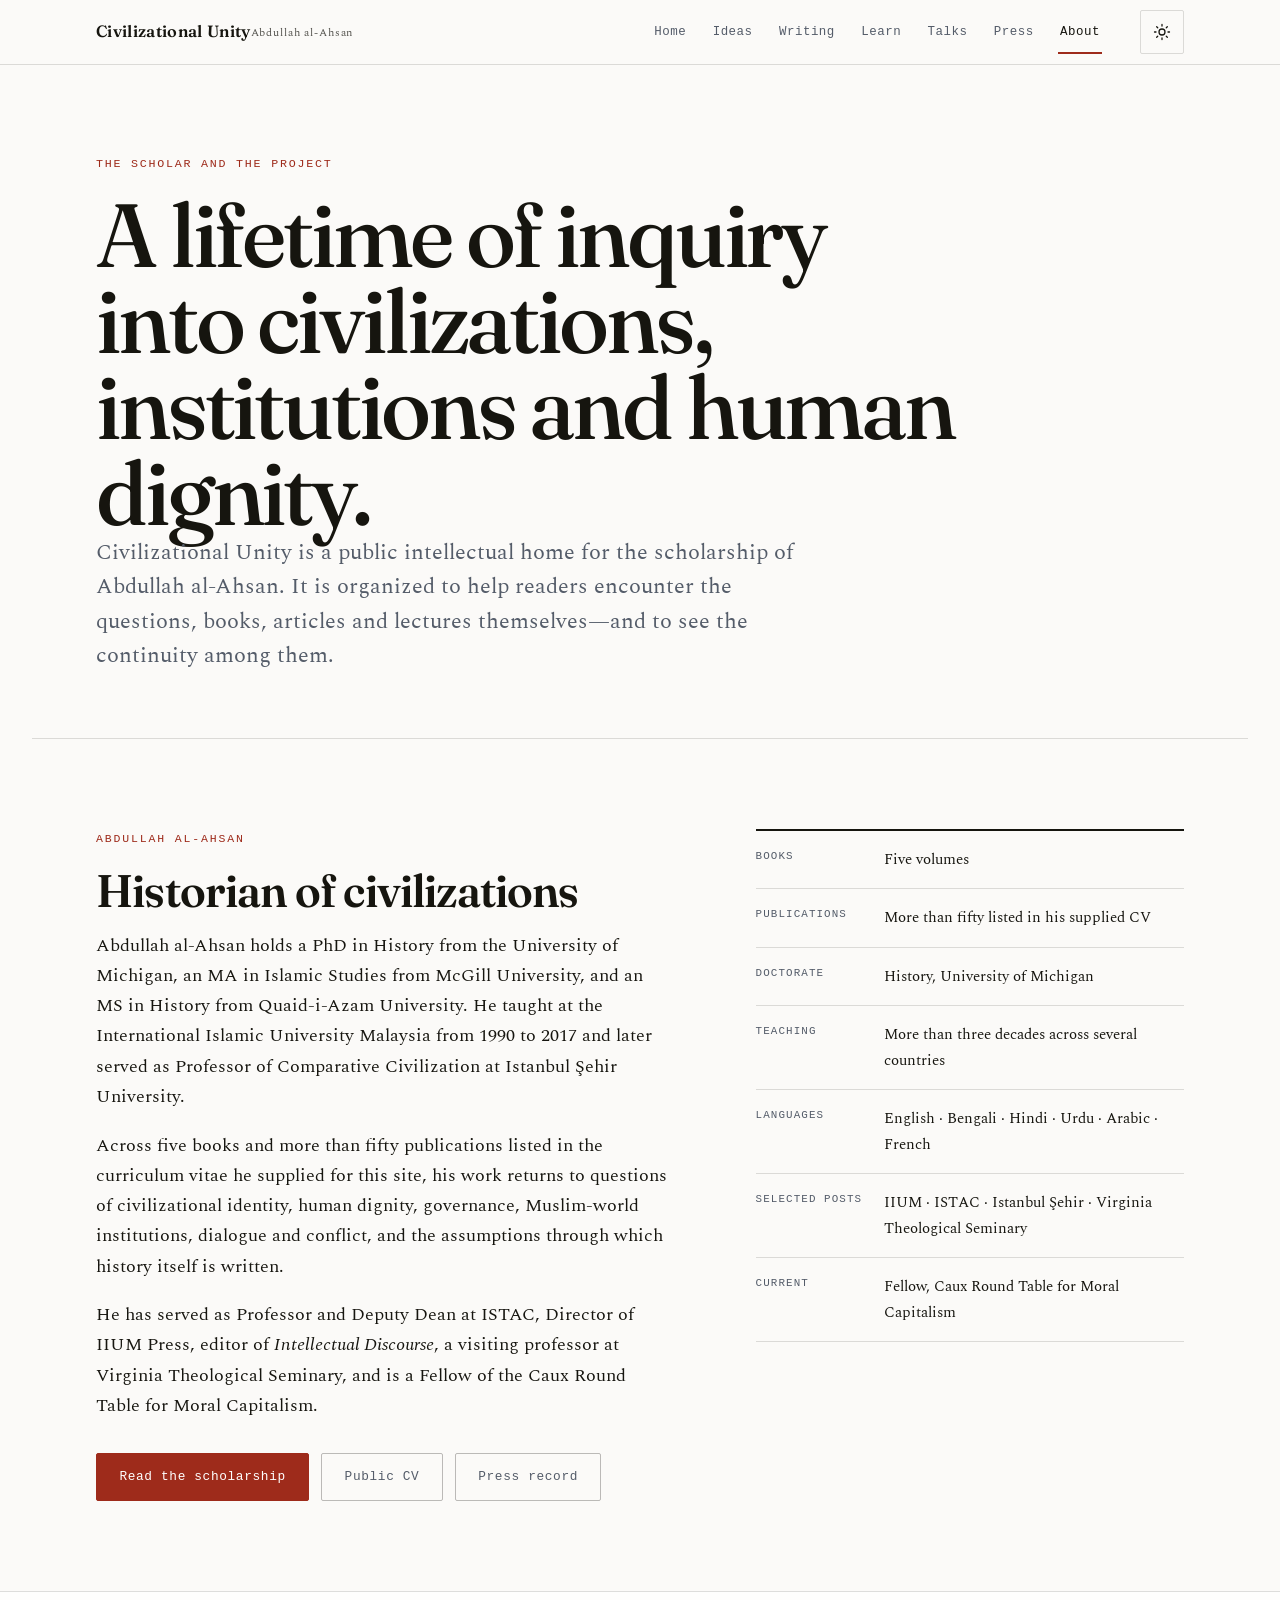
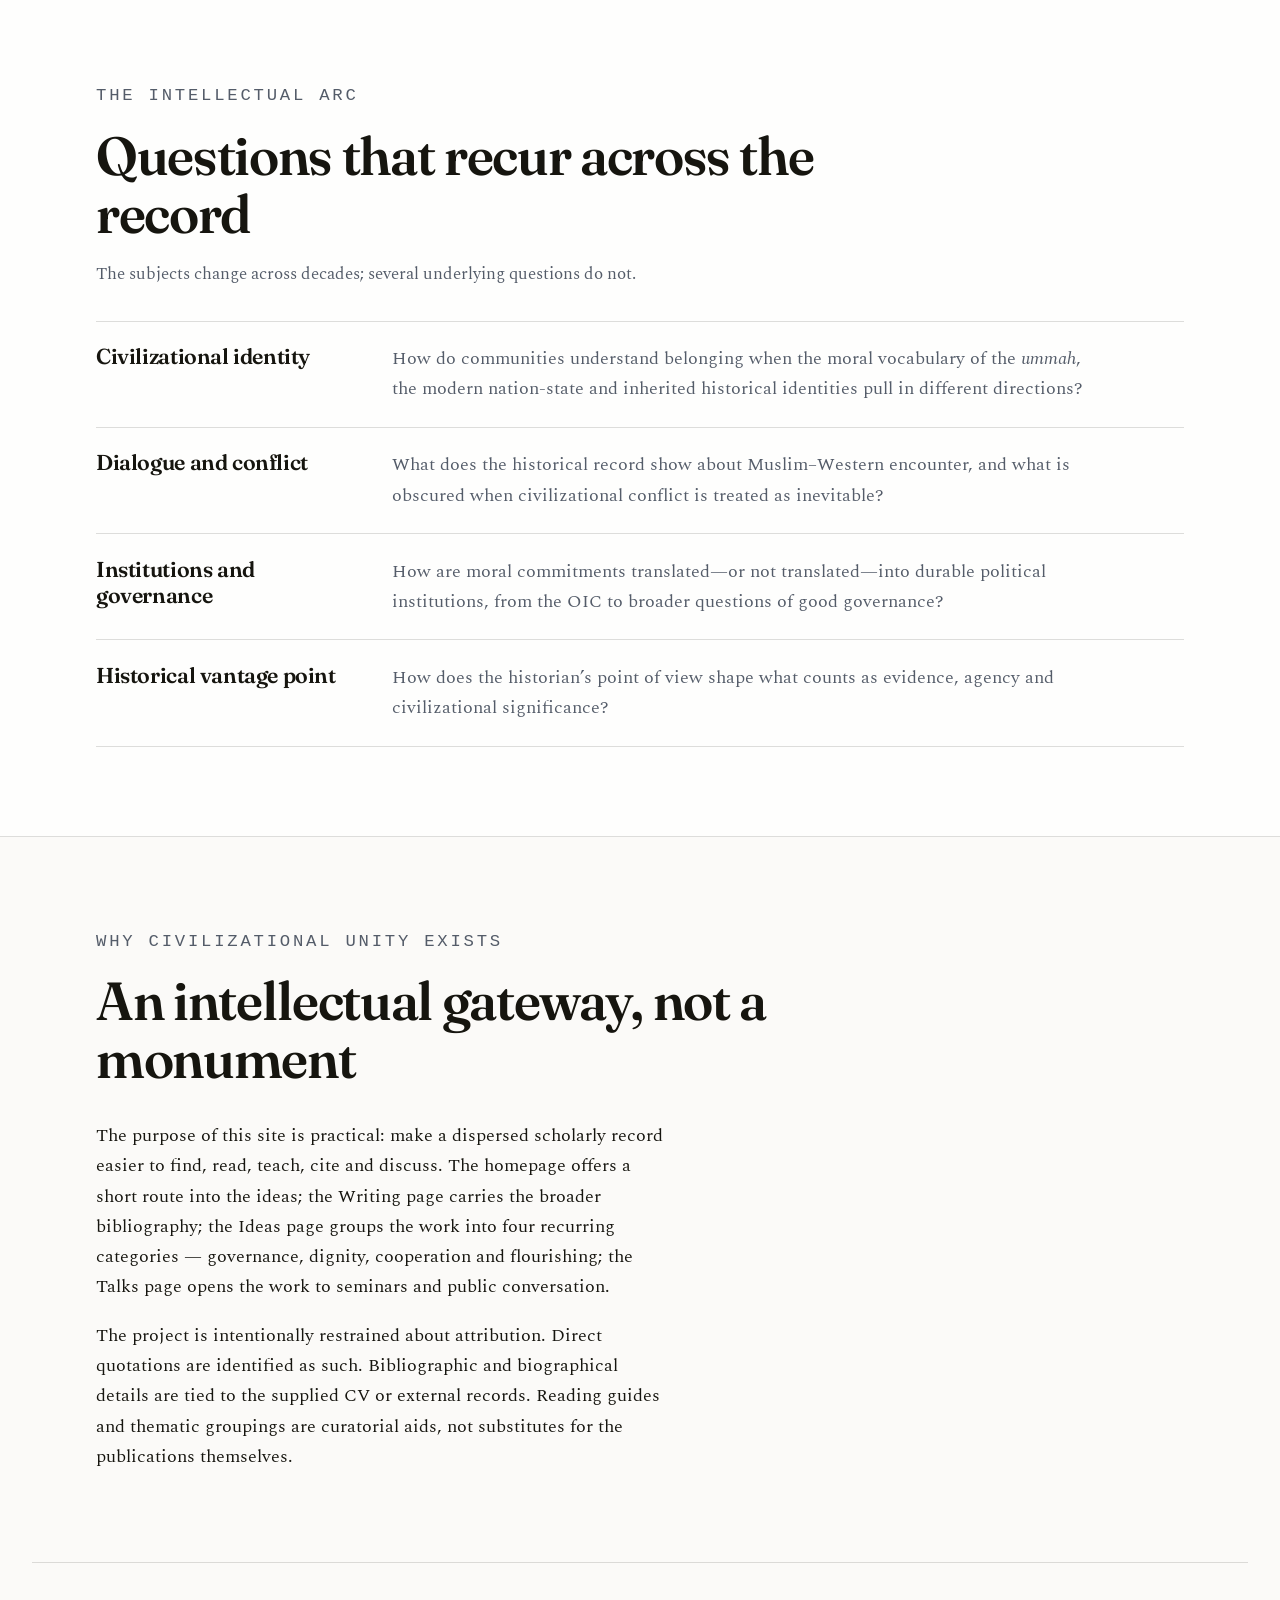
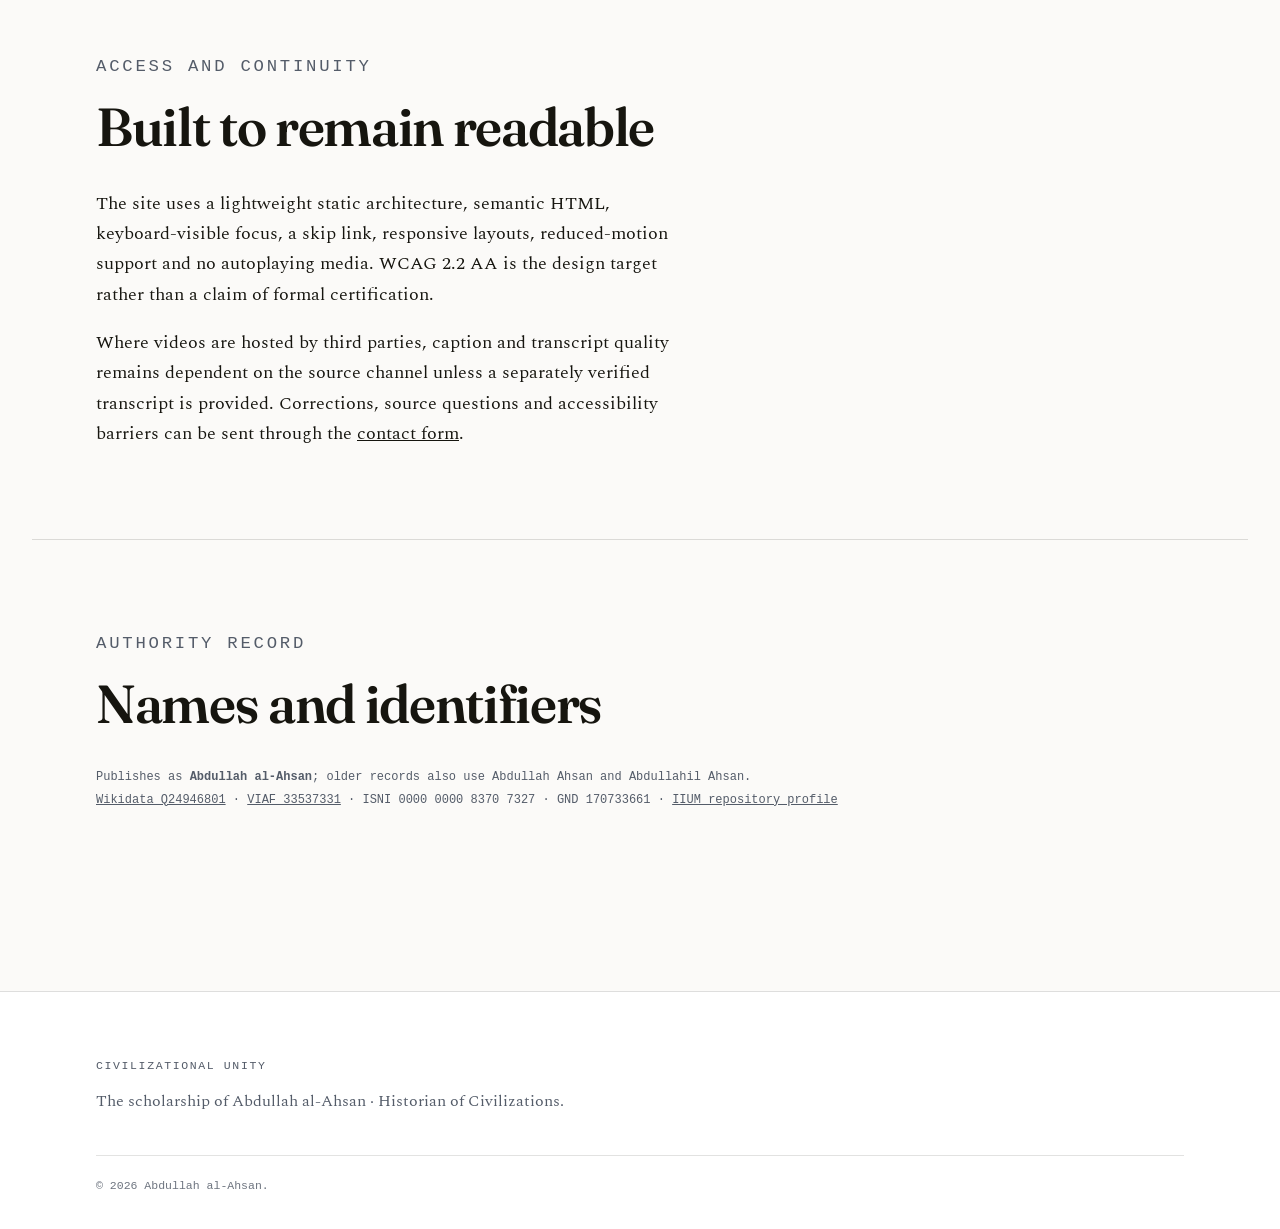
==== about.html @ 9c348f91 "Group the recurring argument into four categories and show the record Professor al-Ahsan asked that " ====
<!DOCTYPE html>
<html lang="en" data-theme="light">
<head>
<meta charset="utf-8">
<meta name="viewport" content="width=device-width, initial-scale=1">
<title>About Abdullah al-Ahsan | Civilizational Unity</title>
<meta name="description" content="About historian Abdullah al-Ahsan, the intellectual questions that connect his scholarship, and the purpose of Civilizational Unity as a public gateway to his work.">
<link rel="canonical" href="https://civilizationunity.netlify.app/about">
<meta name="robots" content="index,follow,max-image-preview:large,max-snippet:-1,max-video-preview:-1">
<meta property="og:site_name" content="Civilizational Unity">
<meta property="og:title" content="About Abdullah al-Ahsan | Civilizational Unity">
<meta property="og:description" content="The scholar, intellectual record and purpose behind Civilizational Unity.">
<meta property="og:url" content="https://civilizationunity.netlify.app/about">
<meta property="og:image" content="https://civilizationunity.netlify.app/media/og-card.png">
<meta name="twitter:card" content="summary_large_image">
<meta name="twitter:title" content="About Abdullah al-Ahsan | Civilizational Unity">
<meta name="twitter:description" content="The scholar, intellectual record and purpose behind Civilizational Unity.">
<meta name="theme-color" content="#FBFAF8" media="(prefers-color-scheme: light)">
<meta name="theme-color" content="#0B1420" media="(prefers-color-scheme: dark)">
<link rel="preconnect" href="https://fonts.googleapis.com">
<link rel="preconnect" href="https://fonts.gstatic.com" crossorigin>
<link href="https://fonts.googleapis.com/css2?family=Fraunces:opsz,wght@9..144,400;9..144,600&amp;family=Spectral:ital,wght@0,400;0,600;1,400&amp;display=swap" rel="stylesheet">
<link rel="stylesheet" href="assets/site.css">
<link rel="stylesheet" href="assets/interior.css">
<script>try{var t=localStorage.getItem("theme");if(t==="dark"||t==="light"){document.documentElement.setAttribute("data-theme",t)}else if(window.matchMedia&&matchMedia("(prefers-color-scheme: dark)").matches){document.documentElement.setAttribute("data-theme","dark")}}catch(e){}</script>
</head>
<body class="interior">
<a class="skip" href="#main">Skip to content</a>
<header class="hdr"><div class="shell hdr__in">
<a class="hdr__id" href="/">Civilizational Unity</a>
<nav class="hdr__nav" aria-label="Primary"><a href="/">Home</a><a href="/framework">Ideas</a><a href="/writing">Writing</a><a href="/explore">Learn</a><a href="/speaking">Talks</a><a href="/press">Press</a><a href="/about" aria-current="page">About</a></nav>
<div class="hdr__tools"><button class="iconbtn" id="theme" type="button" aria-label="Switch to dark theme"><svg class="icon-sun" viewBox="0 0 24 24" aria-hidden="true"><circle cx="12" cy="12" r="4"/><path d="M12 2v2M12 20v2M4.9 4.9l1.4 1.4M17.7 17.7l1.4 1.4M2 12h2M20 12h2M4.9 19.1l1.4-1.4M17.7 6.3l1.4-1.4"/></svg><svg class="icon-moon" viewBox="0 0 24 24" aria-hidden="true"><path d="M21 12.8A9 9 0 1 1 11.2 3a7 7 0 0 0 9.8 9.8z"/></svg></button></div>
</div></header>

<main id="main">
<section class="hero shell"><p class="hero-kicker">The scholar and the project</p><h1>A lifetime of inquiry into civilizations, institutions and human dignity.</h1><p class="lede">Civilizational Unity is a public intellectual home for the scholarship of Abdullah al-Ahsan. It is organized to help readers encounter the questions, books, articles and lectures themselves—and to see the continuity among them.</p></section>

<section class="band band--rule shell"><div class="intellectual-profile"><div>
<p class="eyebrow">Abdullah al-Ahsan</p><h2>Historian of civilizations</h2>
<p>Abdullah al-Ahsan holds a PhD in History from the University of Michigan, an MA in Islamic Studies from McGill University, and an MS in History from Quaid-i-Azam University. He taught at the International Islamic University Malaysia from 1990 to 2017 and later served as Professor of Comparative Civilization at Istanbul Şehir University.</p>
<p>Across five books and more than fifty publications listed in the curriculum vitae he supplied for this site, his work returns to questions of civilizational identity, human dignity, governance, Muslim-world institutions, dialogue and conflict, and the assumptions through which history itself is written.</p>
<p>He has served as Professor and Deputy Dean at ISTAC, Director of IIUM Press, editor of <em>Intellectual Discourse</em>, a visiting professor at Virginia Theological Seminary, and is a Fellow of the Caux Round Table for Moral Capitalism.</p>
<div class="read-next"><a class="btn btn--go" href="/writing">Read the scholarship</a><a class="btn btn--quiet" href="/cv">Public CV</a><a class="btn btn--quiet" href="/press">Press record</a></div>
</div><aside class="profile-record" aria-label="Selected scholarly record"><dl>
<div><dt>Books</dt><dd>Five volumes</dd></div><div><dt>Publications</dt><dd>More than fifty listed in his supplied CV</dd></div><div><dt>Doctorate</dt><dd>History, University of Michigan</dd></div><div><dt>Teaching</dt><dd>More than three decades across several countries</dd></div><div><dt>Languages</dt><dd>English · Bengali · Hindi · Urdu · Arabic · French</dd></div><div><dt>Selected posts</dt><dd>IIUM · ISTAC · Istanbul Şehir · Virginia Theological Seminary</dd></div><div><dt>Current</dt><dd>Fellow, Caux Round Table for Moral Capitalism</dd></div>
</dl></aside></div></section>

<section class="band band--tint"><div class="shell"><div class="section-lead"><p class="eyebrow">The intellectual arc</p><h2>Questions that recur across the record</h2><p>The subjects change across decades; several underlying questions do not.</p></div><div class="inquiry-list">
<article><h3>Civilizational identity</h3><p>How do communities understand belonging when the moral vocabulary of the <em>ummah</em>, the modern nation-state and inherited historical identities pull in different directions?</p></article>
<article><h3>Dialogue and conflict</h3><p>What does the historical record show about Muslim–Western encounter, and what is obscured when civilizational conflict is treated as inevitable?</p></article>
<article><h3>Institutions and governance</h3><p>How are moral commitments translated—or not translated—into durable political institutions, from the OIC to broader questions of good governance?</p></article>
<article><h3>Historical vantage point</h3><p>How does the historian’s point of view shape what counts as evidence, agency and civilizational significance?</p></article>
</div></div></section>

<section class="band shell"><div class="section-lead"><p class="eyebrow">Why Civilizational Unity exists</p><h2>An intellectual gateway, not a monument</h2></div><p>The purpose of this site is practical: make a dispersed scholarly record easier to find, read, teach, cite and discuss. The homepage offers a short route into the ideas; the Writing page carries the broader bibliography; the Ideas page groups the work into four recurring categories — governance, dignity, cooperation and flourishing; the Talks page opens the work to seminars and public conversation.</p><p>The project is intentionally restrained about attribution. Direct quotations are identified as such. Bibliographic and biographical details are tied to the supplied CV or external records. Reading guides and thematic groupings are curatorial aids, not substitutes for the publications themselves.</p></section>

<section class="band band--rule shell"><div class="section-lead"><p class="eyebrow">Access and continuity</p><h2>Built to remain readable</h2></div><p>The site uses a lightweight static architecture, semantic HTML, keyboard-visible focus, a skip link, responsive layouts, reduced-motion support and no autoplaying media. WCAG 2.2 AA is the design target rather than a claim of formal certification.</p><p>Where videos are hosted by third parties, caption and transcript quality remains dependent on the source channel unless a separately verified transcript is provided. Corrections, source questions and accessibility barriers can be sent through the <a href="/speaking#invite">contact form</a>.</p></section>

<section class="band band--rule shell"><div class="section-lead"><p class="eyebrow">Authority record</p><h2>Names and identifiers</h2></div><p class="foot__ids">Publishes as <strong>Abdullah al-Ahsan</strong>; older records also use Abdullah Ahsan and Abdullahil Ahsan.<br><a href="https://www.wikidata.org/wiki/Q24946801">Wikidata Q24946801</a> · <a href="https://viaf.org/viaf/33537331">VIAF 33537331</a> · ISNI 0000 0000 8370 7327 · GND 170733661 · <a href="https://irep.iium.edu.my/profile/853">IIUM repository profile</a></p></section>
</main>
<footer class="foot"><div class="shell"><p class="foot__h">Civilizational Unity</p><p class="lede" style="font-size:1rem">The scholarship of Abdullah al-Ahsan · Historian of Civilizations.</p><p class="foot__note">&copy; 2026 Abdullah al-Ahsan.</p></div></footer>
<script src="assets/site.js"></script>
</body>
</html>
---- assets/site.css ----
/* ============================================================
   Abdullah al-Ahsan / design system
   Palette is drawn from the material record of cross-civilizational
   exchange: ultramarine ground from Badakhshan lapis, traded into
   both Latin and Islamic manuscript workshops, and rubrication red,
   the shared heading-ink practice of Latin, Arabic and Hebrew scribes.
   Two loaded families only. Utility type uses the system mono stack.
   Light is the default surface. Reading research favors positive
   contrast polarity, and the primary readership is 60+.
   ============================================================ */

:root{
  --paper:#FBFAF8;
  --raise:#FFFFFF;
  --ink:#16150F;
  --slate:#545C69;
  --lapis:#1B3E70;
  --lapis-soft:rgba(27,62,112,.08);
  --rubric:#9E2B1B;
  --rubric-soft:rgba(158,43,27,.09);
  --rule:rgba(22,21,15,.14);
  --rule-hard:rgba(22,21,15,.28);
  --shadow:0 1px 2px rgba(22,21,15,.05),0 8px 24px rgba(22,21,15,.05);

  --display:"Fraunces",Georgia,"Times New Roman",serif;
  --body:"Spectral",Georgia,"Times New Roman",serif;
  --mono:ui-monospace,SFMono-Regular,"SF Mono",Menlo,Consolas,monospace;

  --shell:76rem;
  --measure:36rem;
  --pad:clamp(1.25rem,5vw,4.5rem);
  --gap:clamp(2.75rem,7vw,6rem);
  --hdr:4rem;
}

[data-theme="dark"]{
  --paper:#0B1420;
  --raise:#111E2E;
  --ink:#E8EBEF;
  --slate:#9CA7B5;
  --lapis:#8FB4E8;
  --lapis-soft:rgba(143,180,232,.12);
  --rubric:#E9634C;
  --rubric-soft:rgba(233,99,76,.14);
  --rule:rgba(232,235,239,.16);
  --rule-hard:rgba(232,235,239,.32);
  --shadow:0 1px 2px rgba(0,0,0,.4),0 8px 24px rgba(0,0,0,.32);
}

*,*::before,*::after{box-sizing:border-box}
html{-webkit-text-size-adjust:100%;scroll-behavior:smooth}
body{
  margin:0;background:var(--paper);color:var(--ink);
  font-family:var(--body);font-size:1.125rem;line-height:1.68;
  font-weight:400;-webkit-font-smoothing:antialiased;
  text-rendering:optimizeLegibility;
}
img{max-width:100%;display:block;height:auto}
a{color:inherit}
[id]{scroll-margin-top:calc(var(--hdr) + 1.5rem)}

:focus-visible{outline:3px solid var(--rubric);outline-offset:3px;border-radius:2px}
::selection{background:var(--lapis);color:var(--paper)}

.skip{
  position:absolute;left:-9999px;top:0;z-index:99;background:var(--ink);color:var(--paper);
  padding:.9rem 1.25rem;font-family:var(--mono);font-size:.8rem;text-decoration:none
}
.skip:focus{left:0}

.shell{max-width:var(--shell);margin-inline:auto;padding-inline:var(--pad)}
.col{max-width:var(--measure)}
.wide{max-width:52rem}

/* ---------- TYPE ---------- */
h1,h2,h3,h4{
  font-family:var(--display);font-weight:600;line-height:1.08;margin:0;
  letter-spacing:-.018em;font-variation-settings:"opsz" 60;
}
h2{font-size:clamp(1.85rem,4vw,2.85rem);margin-bottom:1rem}
h3{font-size:clamp(1.2rem,2vw,1.4rem);line-height:1.24;font-variation-settings:"opsz" 30}
h4{font-size:1.05rem;font-variation-settings:"opsz" 20}
p{margin:0 0 1.15rem;max-width:var(--measure)}
p:last-child{margin-bottom:0}
.lede{font-size:1.2rem;color:var(--slate);line-height:1.6}
strong{font-weight:600}

.eyebrow{
  font-family:var(--mono);font-size:.72rem;font-weight:500;letter-spacing:.16em;
  text-transform:uppercase;color:var(--rubric);margin:0 0 1.1rem;max-width:none
}
.eyebrow--quiet{color:var(--slate)}

.band{padding-block:var(--gap)}
.band--rule{border-top:1px solid var(--rule)}
.band--tint{background:var(--raise);border-block:1px solid var(--rule)}

/* ---------- HEADER ---------- */
.hdr{
  position:sticky;top:0;z-index:50;background:color-mix(in srgb,var(--paper) 92%,transparent);
  backdrop-filter:saturate(180%) blur(10px);border-bottom:1px solid var(--rule)
}
.hdr__in{display:flex;flex-wrap:wrap;align-items:center;gap:1rem;min-height:var(--hdr)}
.hdr__id{
  font-family:var(--display);font-size:1.02rem;font-weight:600;text-decoration:none;
  white-space:nowrap;font-variation-settings:"opsz" 14;letter-spacing:-.01em;
  display:flex;align-items:center;min-height:44px
}
/* Navigation stays visible at every width. On narrow screens it wraps to its
   own row rather than collapsing into a menu the reader has to discover. */
.hdr__nav{
  display:flex;gap:1.35rem;align-items:center;order:3;width:100%;
  border-top:1px solid var(--rule);margin-top:-.25rem;overflow-x:auto;
  scrollbar-width:none
}
.hdr__nav::-webkit-scrollbar{display:none}
.hdr__nav a{
  font-family:var(--mono);font-size:.78rem;letter-spacing:.04em;text-decoration:none;
  color:var(--slate);display:flex;align-items:center;min-height:44px;padding-inline:.15rem;
  white-space:nowrap
}
.hdr__nav a:hover,.hdr__nav a[aria-current="page"]{color:var(--ink)}
.hdr__nav a[aria-current="page"]{box-shadow:inset 0 -2px 0 var(--rubric)}
.hdr__tools{display:flex;align-items:center;gap:.5rem;margin-left:auto}
@media(min-width:64rem){
  .hdr__nav{order:0;width:auto;border-top:0;margin-top:0;margin-left:auto;overflow:visible}
  .hdr__tools{margin-left:1.35rem}
}

.iconbtn{
  width:44px;height:44px;display:grid;place-items:center;background:none;
  border:1px solid var(--rule);color:var(--ink);cursor:pointer;border-radius:2px
}
.iconbtn:hover{border-color:var(--rule-hard);background:var(--lapis-soft)}
.iconbtn svg{width:18px;height:18px;fill:none;stroke:currentColor;stroke-width:1.7;
  stroke-linecap:round;stroke-linejoin:round}
[data-theme="dark"] .icon-sun{display:none}
.icon-moon{display:none}
[data-theme="dark"] .icon-moon{display:block}

/* ---------- BUTTONS ---------- */
.btn{
  font-family:var(--mono);font-size:.8rem;letter-spacing:.05em;text-decoration:none;
  display:inline-flex;align-items:center;justify-content:center;min-height:48px;
  padding:.75rem 1.4rem;border:1px solid var(--ink);background:none;color:var(--ink);
  cursor:pointer;border-radius:2px;transition:background .18s,color .18s,border-color .18s
}
.btn:hover{background:var(--ink);color:var(--paper)}
.btn--go{background:var(--rubric);border-color:var(--rubric);color:#fff;font-weight:500}
.btn--go:hover{background:var(--ink);border-color:var(--ink);color:var(--paper)}
.btn--quiet{border-color:var(--rule-hard);color:var(--slate)}
.btn--quiet:hover{background:var(--lapis-soft);color:var(--ink);border-color:var(--lapis)}
.btnrow{display:flex;flex-wrap:wrap;gap:.75rem;margin-top:2rem}

/* ---------- HERO ---------- */
.hero{padding-block:clamp(3rem,7vw,5.5rem) clamp(2.5rem,5vw,4rem)}
.hero__name{
  font-family:var(--display);font-weight:400;font-size:clamp(2.9rem,10.5vw,7rem);
  line-height:.92;letter-spacing:-.035em;font-variation-settings:"opsz" 144;
  margin:0 0 1.5rem;max-width:none
}
.hero__name em{font-style:normal;color:var(--lapis)}
.hero__claim{
  font-family:var(--display);font-weight:400;font-size:clamp(1.35rem,2.9vw,2rem);
  line-height:1.28;letter-spacing:-.012em;font-variation-settings:"opsz" 72;
  max-width:42rem;margin:0 0 1.5rem
}
.hero__claim b{font-weight:600;box-shadow:inset 0 -.42em 0 var(--rubric-soft)}
.hero__sub{font-family:var(--mono);font-size:.84rem;line-height:1.85;color:var(--slate);max-width:38rem}

/* ---------- RECORD STRIP ---------- */
.record{border-block:1px solid var(--rule);background:var(--lapis-soft);padding-block:1.15rem}
.record p{font-family:var(--mono);font-size:.76rem;line-height:1.95;margin:0;max-width:none;color:var(--slate)}
.record b{font-weight:500;color:var(--ink)}
.record .sep{color:var(--rule-hard);padding-inline:.5rem}

/* ---------- ARCHIVE SEARCH ---------- */
.topic-search{display:grid;gap:.75rem;align-items:end;margin:1.25rem 0 1rem;padding:1.1rem 0;border-block:1px solid var(--rule)}
.topic-search label{display:grid;gap:.45rem;font-family:var(--mono);font-size:.7rem;letter-spacing:.08em;text-transform:uppercase;color:var(--slate)}
.topic-search input{width:100%;min-height:48px;border:1px solid var(--rule-hard);background:var(--paper);color:var(--ink);padding:.75rem .9rem;font-family:var(--body);font-size:1rem;line-height:1.3;border-radius:0}
.topic-search input:focus-visible{outline:2px solid var(--rubric);outline-offset:2px}
.topic-search input::placeholder{color:var(--slate);opacity:.78}
.topic-search__clear{width:max-content}
.topic-search__empty{margin:.75rem 0 0}
@media(min-width:48rem){.topic-search{grid-template-columns:minmax(0,1fr) auto}}

/* ---------- CATEGORIES (signature element) ----------
   Four categories of the published record, not a sequence: no arrows, no
   ordinals, no implied causation. Each panel carries its own citations. */
.categories{display:grid;gap:1px;background:var(--rule);border:1px solid var(--rule);grid-template-columns:1fr}
@media(min-width:44rem){.categories{grid-template-columns:repeat(2,1fr)}}
@media(min-width:72rem){.categories{grid-template-columns:repeat(4,1fr)}.category__q{min-height:4.8em}}
.category{background:var(--paper);padding:1.6rem 1.35rem 1.75rem;display:flex;flex-direction:column}
.category h3{
  font-family:var(--display);font-size:clamp(1.5rem,2.6vw,1.95rem);font-weight:600;line-height:1.04;
  letter-spacing:-.02em;font-variation-settings:"opsz" 48;margin:0 0 .7rem;color:var(--lapis)
}
.category__q{font-size:.98rem;line-height:1.55;color:var(--ink);margin:0 0 1.4rem;max-width:none}
.category__works{list-style:none;margin:1.45rem 0 0;padding:1.15rem 0 0;border-top:1px solid var(--rule);display:grid;gap:.95rem}
.category__works li{display:grid;gap:.2rem}
.category__works cite{font-style:italic;font-size:.92rem;line-height:1.35;color:var(--ink)}
.category__works cite a{color:inherit;text-decoration-color:var(--rule-hard);text-underline-offset:.2rem}
.category__works cite a:hover{color:var(--lapis);text-decoration-color:currentColor}
.category__works span{font-family:var(--mono);font-size:.7rem;line-height:1.5;color:var(--slate)}
.category__works em{font-style:italic}

/* ---------- VIDEO ---------- */
.vid{
  position:relative;aspect-ratio:16/9;background:#000 center/cover no-repeat;
  border:1px solid var(--rule);cursor:pointer;width:100%;padding:0;display:block;
  overflow:hidden;color:#fff;text-align:left;border-radius:2px
}
.vid::after{content:"";position:absolute;inset:0;background:linear-gradient(transparent 40%,rgba(6,10,16,.9))}
.vid__play{
  position:absolute;inset:0;margin:auto;width:4.5rem;height:3.2rem;border-radius:.5rem;
  background:rgba(158,43,27,.94);z-index:2;display:grid;place-items:center;
  transition:transform .22s,background .22s
}
.vid:hover .vid__play{transform:scale(1.09);background:#9E2B1B}
.vid__play svg{width:1.5rem;height:1.5rem;fill:#fff}
.vid__cap{position:absolute;left:0;right:0;bottom:0;padding:1.15rem;z-index:2}
.vid__cap strong{
  font-family:var(--display);font-size:clamp(1rem,1.9vw,1.3rem);font-weight:600;
  display:block;line-height:1.24;font-variation-settings:"opsz" 30
}
.vid__cap span{font-family:var(--mono);font-size:.7rem;color:rgba(255,255,255,.76);display:block;margin-top:.4rem}
.vid iframe{position:absolute;inset:0;width:100%;height:100%;border:0;z-index:3}
.vidgrid{display:grid;gap:1.25rem;grid-template-columns:1fr;margin-top:1.25rem}
@media(min-width:56rem){.vidgrid{grid-template-columns:1fr 1fr}}

/* ---------- ROWS ---------- */
.rows{display:grid;border-top:1px solid var(--rule);margin-top:1.75rem}
.row{
  display:grid;gap:.35rem 2rem;grid-template-columns:1fr;padding-block:1.4rem;
  border-bottom:1px solid var(--rule);text-decoration:none;min-height:44px
}
a.row{transition:background .18s,padding-left .2s}
a.row:hover{background:var(--lapis-soft);padding-left:.7rem}
@media(min-width:52rem){.row--door{grid-template-columns:10rem 1fr auto;align-items:baseline}}
.door__who{font-family:var(--mono);font-size:.74rem;letter-spacing:.1em;text-transform:uppercase;color:var(--rubric)}
.door__what{font-size:1.06rem;line-height:1.45;margin:0;max-width:none}
.door__go{font-family:var(--mono);font-size:.74rem;color:var(--slate);white-space:nowrap}
.row--theme{grid-template-columns:1fr auto;align-items:baseline}
.theme__name{
  font-family:var(--display);font-size:1.24rem;font-weight:600;line-height:1.22;
  font-variation-settings:"opsz" 30
}
.theme__n{font-family:var(--mono);font-size:.73rem;color:var(--slate);white-space:nowrap}
.theme__note{grid-column:1/-1;font-size:.98rem;color:var(--slate);max-width:48rem;margin:.3rem 0 0;line-height:1.5}

/* ---------- WRITING ---------- */
.filters{display:flex;flex-wrap:wrap;gap:.5rem;margin:1.75rem 0 .5rem;align-items:center}
.filters__lbl{font-family:var(--mono);font-size:.72rem;letter-spacing:.1em;text-transform:uppercase;color:var(--slate);margin-right:.35rem}
.chip{
  font-family:var(--mono);font-size:.74rem;letter-spacing:.03em;background:none;
  border:1px solid var(--rule-hard);color:var(--slate);padding:.5rem .85rem;cursor:pointer;
  min-height:44px;display:inline-flex;align-items:center;border-radius:2px
}
.chip:hover{border-color:var(--lapis);color:var(--ink)}
.chip[aria-pressed="true"]{background:var(--ink);border-color:var(--ink);color:var(--paper)}
.count{font-family:var(--mono);font-size:.76rem;color:var(--slate);margin:.9rem 0 0}
.piece{
  display:grid;gap:.45rem 2rem;grid-template-columns:1fr;padding-block:1.45rem;
  border-bottom:1px solid var(--rule)
}
/* [hidden] must beat the display:grid above, or filtering silently fails */
[hidden]{display:none!important}
@media(min-width:52rem){.piece{grid-template-columns:9.5rem 1fr}}
.piece__meta{display:flex;flex-direction:column;gap:.4rem}
.tag{
  font-family:var(--mono);font-size:.64rem;letter-spacing:.1em;text-transform:uppercase;
  padding:.26rem .5rem;align-self:start;border:1px solid currentColor;line-height:1.4;border-radius:2px
}
.tag--peer{color:var(--lapis)}
.tag--chapter{color:var(--lapis)}
.tag--book{color:var(--lapis)}
.tag--essay{color:var(--rubric)}
.tag--audio{color:var(--slate)}
.piece__yr{font-family:var(--mono);font-size:.72rem;color:var(--slate)}
.piece__t{
  font-family:var(--display);font-size:1.18rem;font-weight:600;line-height:1.3;margin:0 0 .35rem;
  font-variation-settings:"opsz" 24;max-width:46rem
}
.piece__t a{text-decoration-color:var(--rule-hard);text-underline-offset:4px}
.piece__t a:hover{text-decoration-color:var(--rubric)}
.piece__src{font-family:var(--mono);font-size:.75rem;color:var(--slate);margin:0;max-width:none;line-height:1.6}
.linkset{display:flex;flex-wrap:wrap;gap:.55rem;margin-top:1.75rem}
.linkset a{
  font-family:var(--mono);font-size:.74rem;text-decoration:none;border:1px solid var(--rule-hard);
  padding:.6rem .9rem;min-height:44px;display:inline-flex;align-items:center;border-radius:2px;color:var(--slate)
}
.linkset a:hover{border-color:var(--lapis);background:var(--lapis-soft);color:var(--ink)}

/* ---------- CARDS ---------- */
.cards{display:grid;gap:1.15rem;margin-top:1.75rem;grid-template-columns:1fr}
@media(min-width:46rem){.cards{grid-template-columns:repeat(2,1fr)}}
@media(min-width:70rem){.cards--3{grid-template-columns:repeat(3,1fr)}}
.card{
  border:1px solid var(--rule);border-top:3px solid var(--lapis);padding:1.35rem;
  background:var(--raise);display:flex;flex-direction:column;gap:.55rem;border-radius:2px
}
.card--mark{border-top-color:var(--rubric)}
.card__t{font-family:var(--display);font-size:1.1rem;font-weight:600;line-height:1.28;font-variation-settings:"opsz" 24;margin:0;max-width:none}
.card__m{font-family:var(--mono);font-size:.73rem;color:var(--slate);margin:0;line-height:1.65;max-width:none}
.card__lib{
  font-family:var(--mono);font-size:.7rem;letter-spacing:.03em;color:var(--lapis);
  text-decoration:none;border-bottom:1px solid currentColor;align-self:start;padding-bottom:1px
}
.card__lib:hover{color:var(--rubric)}
.card__q{
  font-family:var(--body);font-size:1.02rem;line-height:1.5;color:var(--ink);
  margin:0;max-width:none;text-wrap:pretty
}
.eyebrow--h{font-size:.72rem;font-weight:500;margin:0 0 0;line-height:1.6;max-width:none}
.undernote{
  font-family:var(--mono);font-size:.75rem;line-height:1.8;color:var(--slate);
  margin-top:1.6rem;max-width:52rem
}
.undernote a{color:var(--lapis)}
.card__foot{font-family:var(--mono);font-size:.7rem;letter-spacing:.04em;color:var(--rubric);margin:auto 0 0;padding-top:.5rem;max-width:none}

/* ---------- PULL QUOTE ---------- */
.pull{border-left:3px solid var(--rubric);padding-left:1.5rem;margin:0}
.pull p{
  font-family:var(--display);font-size:clamp(1.2rem,2.3vw,1.55rem);line-height:1.34;
  font-weight:400;font-variation-settings:"opsz" 60;margin:0 0 .9rem;max-width:none
}
.pull footer{font-family:var(--mono);font-size:.75rem;line-height:1.75;color:var(--slate)}
.pull footer a{color:var(--lapis)}
.split{display:grid;gap:2.25rem;grid-template-columns:1fr;align-items:start}
@media(min-width:60rem){.split{grid-template-columns:1.05fr 1fr;gap:3.5rem}}
.plus{list-style:none;margin:0;padding:0;display:grid;gap:.85rem}
.plus li{font-family:var(--mono);font-size:.8rem;line-height:1.65;padding-left:1.3rem;position:relative;color:var(--slate)}
.plus li::before{content:"+";position:absolute;left:0;color:var(--rubric)}
.plus a{color:var(--ink)}

/* ---------- TOPICS ---------- */
.topics{list-style:none;margin:1.25rem 0 0;padding:0;display:grid;gap:1.35rem}
.topics h3{margin-bottom:.35rem}
.topics p{font-size:.98rem;color:var(--slate);margin:0;line-height:1.5}
.venues{list-style:none;margin:1rem 0 0;padding:0;display:grid;gap:.6rem}
.venues li{font-family:var(--mono);font-size:.79rem;color:var(--slate);line-height:1.6;padding-left:1.2rem;position:relative}
.venues li::before{content:"\2022";position:absolute;left:.2rem;color:var(--lapis)}

/* ---------- FORM ---------- */
.form{border:1px solid var(--rule);background:var(--raise);padding:1.6rem;border-radius:2px}
.form label{
  display:block;font-family:var(--mono);font-size:.72rem;letter-spacing:.07em;
  text-transform:uppercase;color:var(--slate);margin-bottom:.35rem
}
.form .opt{text-transform:none;letter-spacing:0;font-size:.72rem;color:var(--slate)}
.form input,.form select,.form textarea{
  width:100%;background:var(--paper);border:1px solid var(--rule-hard);color:var(--ink);
  font-family:var(--body);font-size:1rem;padding:.72rem .8rem;margin-bottom:1.05rem;
  border-radius:2px;min-height:48px
}
.form textarea{min-height:7rem;resize:vertical;line-height:1.5}
.form input:focus,.form select:focus,.form textarea:focus{border-color:var(--rubric);outline-offset:1px}
.hide{position:absolute!important;left:-9999px}
.direct{font-family:var(--mono);font-size:.82rem;line-height:1.9;color:var(--slate);margin-top:1.25rem}
.direct a{color:var(--lapis)}

/* ---------- PRESS ---------- */
.bio{border:1px solid var(--rule);padding:1.35rem;background:var(--raise);display:flex;flex-direction:column;border-radius:2px}
.bio h3{
  font-family:var(--mono);font-size:.72rem;letter-spacing:.12em;text-transform:uppercase;
  color:var(--rubric);font-weight:500;margin-bottom:.85rem
}
.bio p{font-size:.97rem;line-height:1.58;max-width:none;flex:1;margin-bottom:1.1rem}
.copy{
  font-family:var(--mono);font-size:.73rem;letter-spacing:.04em;background:none;
  border:1px solid var(--rule-hard);padding:.6rem .9rem;cursor:pointer;align-self:start;
  color:var(--ink);min-height:44px;display:inline-flex;align-items:center;border-radius:2px
}
.copy:hover{border-color:var(--lapis);background:var(--lapis-soft)}
.facts{width:100%;border-collapse:collapse;margin-top:1.5rem;font-size:.95rem}
.facts th,.facts td{text-align:left;vertical-align:top;padding:.75rem 1rem .75rem 0;border-bottom:1px solid var(--rule)}
.facts th{
  font-family:var(--mono);font-size:.72rem;letter-spacing:.08em;text-transform:uppercase;
  color:var(--slate);font-weight:500;white-space:nowrap;width:14rem
}
.portrait{
  border:1px dashed var(--rule-hard);background:var(--lapis-soft);aspect-ratio:4/5;
  display:grid;place-items:center;padding:2rem;text-align:center;border-radius:2px
}
.portrait p{font-family:var(--mono);font-size:.78rem;color:var(--slate);line-height:1.7;max-width:none}

/* ---------- FOOTER ---------- */
.foot{border-top:1px solid var(--rule);background:var(--raise);padding-block:clamp(2.75rem,6vw,4rem) 2rem;margin-top:var(--gap)}
.foot__grid{display:grid;gap:2.25rem;grid-template-columns:1fr}
@media(min-width:52rem){.foot__grid{grid-template-columns:1.4fr 1fr 1fr}}
.foot h4,.foot .foot__h{
  font-family:var(--mono);font-size:.72rem;letter-spacing:.14em;text-transform:uppercase;
  color:var(--slate);margin:0 0 .9rem;font-weight:500
}
.foot ul{list-style:none;margin:0;padding:0;display:grid;gap:.5rem;font-family:var(--mono);font-size:.79rem}
.foot a{color:var(--slate);text-underline-offset:3px}
.foot a:hover{color:var(--ink)}
.foot__ids{font-family:var(--mono);font-size:.75rem;color:var(--slate);line-height:1.9;margin:0;max-width:none}
.foot__note{
  font-family:var(--mono);font-size:.72rem;color:var(--slate);line-height:1.8;
  margin-top:2.5rem;padding-top:1.25rem;border-top:1px solid var(--rule);max-width:none;opacity:.85
}

/* ---------- PRE-LAUNCH ---------- */
.prelaunch{background:#FFF6E3;color:#4A3620;border-top:3px solid #9E2B1B;padding:1.5rem var(--pad);font-family:var(--mono);font-size:.75rem;line-height:1.85}
.prelaunch p{max-width:62rem;margin:0 0 .55rem}
.prelaunch b{color:#9E2B1B}
.prelaunch code{background:rgba(0,0,0,.06);padding:.1rem .3rem}

/* ---------- MOTION + PRINT ---------- */
@media(prefers-reduced-motion:reduce){
  html{scroll-behavior:auto}
  *,*::before,*::after{animation-duration:.001ms!important;animation-iteration-count:1!important;transition-duration:.001ms!important}
}
@media print{
  .hdr,.skip,.prelaunch,.btnrow,.form,.vid,.filters,.iconbtn,.copy{display:none!important}
  body{background:#fff;color:#000;font-size:11pt}
  .band{padding-block:1rem}
  a::after{content:" (" attr(href) ")";font-size:8pt;color:#555}
  .card,.bio{break-inside:avoid}
}


/* Civilizational Unity source-polish layer */
.hdr__id{letter-spacing:.02em}
.hdr__id::after{content:"Abdullah al-Ahsan";display:block;font-family:Spectral,Georgia,serif;font-size:.68rem;font-weight:400;letter-spacing:.08em;opacity:.72;margin-top:.08rem}
.provenance{max-width:72ch;margin:.75rem 0 1.5rem;padding:.9rem 1rem;border-left:2px solid currentColor;opacity:.82;font-size:.95rem}
.topic__request{margin:.35rem 0 .7rem;font-size:.92rem}
.topic__request a{text-decoration-thickness:1px;text-underline-offset:.2em}
.framework-quote{max-width:22ch;font-family:Fraunces,Georgia,serif;font-size:clamp(2rem,5vw,4.25rem);line-height:1.06;letter-spacing:-.025em;margin:1.5rem 0 2rem}
.framework-grid{display:grid;grid-template-columns:repeat(4,minmax(0,1fr));gap:1px;background:var(--rule,#d9d5cf);border:1px solid var(--rule,#d9d5cf);margin:2rem 0}
.framework-card{background:var(--bg,#fbfaf8);padding:1.4rem;min-height:12rem}
.framework-card .eyebrow{margin-bottom:.6rem}
.source-note{font-size:.9rem;opacity:.78;max-width:76ch}
@media(max-width:760px){.framework-grid{grid-template-columns:1fr 1fr}.hdr__id::after{display:none}}
@media(max-width:480px){.framework-grid{grid-template-columns:1fr}}
@media print{.hdr,.foot,.btnrow,.no-print{display:none!important}.band,.hero{padding:1rem 0!important}.framework-quote{font-size:28pt}.framework-grid{grid-template-columns:repeat(4,1fr)}body{background:white!important;color:black!important}}


/* E2E expert-audit layer: trust, teaching, AEO and accessibility */
.answer-grid{display:grid;grid-template-columns:repeat(2,minmax(0,1fr));gap:1rem;margin-top:1.75rem}
.answer-card{border:1px solid var(--rule);background:var(--raise);padding:1.4rem;display:flex;flex-direction:column;min-height:13rem}
.answer-card h3{margin-bottom:.7rem}.answer-card p{font-size:.98rem;line-height:1.55;color:var(--slate)}
.answer-card a{margin-top:auto;font-family:var(--mono);font-size:.76rem;color:var(--lapis);text-underline-offset:3px}
.access-note,.notice{max-width:52rem;margin:1rem 0 1.5rem;padding:1rem 1.1rem;background:var(--lapis-soft);border-left:3px solid var(--lapis);font-size:.93rem;line-height:1.6}
.method-grid{display:grid;grid-template-columns:repeat(2,minmax(0,1fr));gap:1px;background:var(--rule);border:1px solid var(--rule);margin-top:1.75rem}
.method-step{background:var(--paper);padding:1.35rem;min-height:15rem;display:flex;flex-direction:column}
.method-step>span{font-family:var(--mono);font-size:.68rem;letter-spacing:.14em;color:var(--rubric);margin-bottom:.75rem}
.method-step h3{margin-bottom:.65rem}.method-step p{font-size:.96rem;line-height:1.55}.method-step small{margin-top:auto;font-family:var(--mono);font-size:.7rem;line-height:1.55;color:var(--slate)}
.source-ladder{display:grid;gap:.75rem;margin-top:1.5rem;max-width:58rem}
.source-ladder article{border-left:3px solid var(--lapis);padding:.85rem 1rem;background:var(--raise)}
.source-ladder strong{font-family:var(--mono);font-size:.76rem;letter-spacing:.05em}.source-ladder p{font-size:.96rem;margin-top:.35rem}
.provenance--wide{max-width:58rem}.form-note{font-family:var(--mono);font-size:.7rem;line-height:1.55;color:var(--slate);margin:-.35rem 0 1rem}
.vid--playing{cursor:default}
@media(max-width:760px){.answer-grid,.method-grid{grid-template-columns:1fr}.answer-card,.method-step{min-height:0}}
---- assets/interior.css ----
/* Civilizational Unity — interior editorial system */
.interior .hero{padding-block:clamp(3.5rem,7vw,6.5rem) clamp(2.5rem,5vw,4rem)}
.interior .hero h1{font-size:clamp(2.7rem,7vw,5.6rem);line-height:.96;letter-spacing:-.035em;font-weight:500;max-width:54rem}
.interior .hero .lede{font-size:clamp(1.15rem,2vw,1.35rem);max-width:46rem}
.interior .hero-kicker{font-family:var(--mono);font-size:.73rem;letter-spacing:.15em;text-transform:uppercase;color:var(--rubric);margin-bottom:1.1rem}
.interior .quiet-note{font-size:.92rem;line-height:1.6;color:var(--slate);max-width:48rem}
.interior .editorial-note{border-top:1px solid var(--rule);padding-top:1rem;margin-top:2rem;color:var(--slate);font-size:.9rem;max-width:48rem}
.interior .section-lead{max-width:48rem;margin-bottom:2rem}
.interior .section-lead h2{font-size:clamp(2rem,4.5vw,3.35rem);letter-spacing:-.025em}
.interior .section-lead p{font-size:1.08rem;color:var(--slate);max-width:44rem}

/* Continuous argument instead of repeated cards */
.argument-sequence{display:grid;border-top:1px solid var(--rule);margin-top:2rem}
.argument-step{display:grid;gap:.9rem;padding:2rem 0;border-bottom:1px solid var(--rule)}
.argument-step h3{font-size:clamp(1.55rem,3.2vw,2.3rem);margin:0}
.argument-step>p:not(.argument-step__more){margin:0;max-width:42rem;color:var(--slate)}
.argument-step__works{list-style:none;margin:0;padding:0;display:grid;gap:.85rem}
.argument-step__works li{display:grid;gap:.15rem;padding-left:.95rem;position:relative}
.argument-step__works li::before{content:"";position:absolute;left:0;top:.62em;width:4px;height:4px;background:var(--rule-hard)}
.argument-step__works cite{font-style:italic;font-size:.98rem;line-height:1.4;color:var(--ink)}
.argument-step__works span{font-family:var(--mono);font-size:.72rem;line-height:1.55;color:var(--slate)}
.argument-step p.argument-step__more{margin:0;max-width:none;font-family:var(--mono);font-size:.74rem}
@media(min-width:58rem){
  .argument-step{grid-template-columns:16rem minmax(0,1fr);column-gap:3rem;row-gap:.9rem;align-items:start}
  .argument-step h3{grid-column:1;grid-row:1}
  .argument-step>p:not(.argument-step__more){grid-column:1;grid-row:2;max-width:none}
  .argument-step__works{grid-column:2;grid-row:1 / 4}
  .argument-step p.argument-step__more{grid-column:1;grid-row:3;align-self:end}
}

/* Curated reading route */
.start-route{margin:2rem 0 2.5rem;border-block:1px solid var(--rule);padding-block:1.75rem}
.start-route__intro{display:grid;gap:.75rem;margin-bottom:1.5rem}
.start-route__intro h2{font-size:clamp(1.8rem,4vw,2.7rem)}
.route-list{list-style:none;padding:0;margin:0;display:grid}
.route-list li{display:grid;grid-template-columns:3rem 1fr;gap:1rem;padding:1.15rem 0;border-top:1px solid var(--rule)}
.route-list li:first-child{border-top:0}
.route-list .n{font-family:var(--mono);font-size:.7rem;letter-spacing:.12em;color:var(--rubric);padding-top:.2rem}
.route-list strong{font-family:var(--display);font-size:1.15rem;line-height:1.25}
.route-list small{display:block;color:var(--slate);font-size:.82rem;line-height:1.5;margin-top:.25rem}
@media(min-width:58rem){.route-list li{grid-template-columns:4rem 1fr}.start-route{padding-block:2.25rem}}

/* About page: portrait of a body of work, not a policy manual */
.intellectual-profile{display:grid;gap:2.5rem;align-items:start}
@media(min-width:60rem){.intellectual-profile{grid-template-columns:minmax(0,1.15fr) minmax(18rem,.85fr);gap:5rem}}
.profile-record{border-top:2px solid var(--ink)}
.profile-record dl{margin:0}
.profile-record div{display:grid;grid-template-columns:7rem 1fr;gap:1rem;padding:1rem 0;border-bottom:1px solid var(--rule)}
.profile-record dt{font-family:var(--mono);font-size:.68rem;letter-spacing:.1em;text-transform:uppercase;color:var(--slate)}
.profile-record dd{margin:0;font-size:.95rem}
.inquiry-list{display:grid;border-top:1px solid var(--rule);margin-top:2rem}
.inquiry-list article{padding:1.4rem 0;border-bottom:1px solid var(--rule);display:grid;gap:.35rem}
.inquiry-list h3{font-size:1.35rem}
.inquiry-list p{margin:0;color:var(--slate);max-width:44rem}
.inquiry-list .inquiry__refs{font-family:var(--mono);font-size:.72rem;line-height:1.7;margin-top:.45rem}
.inquiry-list .inquiry__refs cite{font-style:italic}
@media(min-width:58rem){
  .inquiry-list article{grid-template-columns:16rem minmax(0,1fr);column-gap:2.5rem;row-gap:.4rem}
  .inquiry-list h3{grid-column:1;grid-row:1}
  .inquiry-list article>p{grid-column:2}
}

/* Speaking: quieter, less productized */
.interior .topics{border-top:1px solid var(--rule)}
.interior .topics>li{padding-block:1.65rem;border-bottom:1px solid var(--rule)}
.interior .topic__request a{font-family:var(--mono);font-size:.72rem;letter-spacing:.06em;text-transform:uppercase;color:var(--rubric);text-decoration:none}
.interior .topic__request a:hover{text-decoration:underline}

/* Press/source notes should read like footnotes, not alerts */
.interior .provenance{background:transparent;border:0;border-top:1px solid var(--rule);border-radius:0;padding:1rem 0;color:var(--slate);font-size:.9rem}
.interior .source-ladder{border-top:1px solid var(--rule)}
.interior .source-ladder article{border:0;border-bottom:1px solid var(--rule);padding:1.25rem 0;background:transparent}

/* Interior navigation: no horizontal truncation on phones */
@media(max-width:63.99rem){
  .interior .hdr__nav{overflow:visible;flex-wrap:wrap;gap:.1rem 1rem;padding:.3rem 0 .55rem}
  .interior .hdr__nav a{min-height:38px}
  .interior .hdr__tools .btn{display:none}
}

/* Small details */
.interior .band--tint{background:color-mix(in srgb,var(--raise) 72%,var(--paper))}
.interior .framework-quote{font-family:var(--display);font-size:clamp(1.4rem,3vw,2.1rem);line-height:1.3;max-width:48rem;border-left:0;padding:0;margin:2rem 0}
.interior .framework-quote::before{content:"“";color:var(--rubric);font-size:1.8em;line-height:0;vertical-align:-.22em;margin-right:.08em}
.interior .read-next{display:flex;flex-wrap:wrap;gap:.75rem;margin-top:2rem}
@media print{.interior .hdr,.interior .foot,.interior .no-print{display:none!important}.interior .band{padding-block:1.5rem}.interior .hero{padding-block:1rem}.interior .argument-step{break-inside:avoid}}
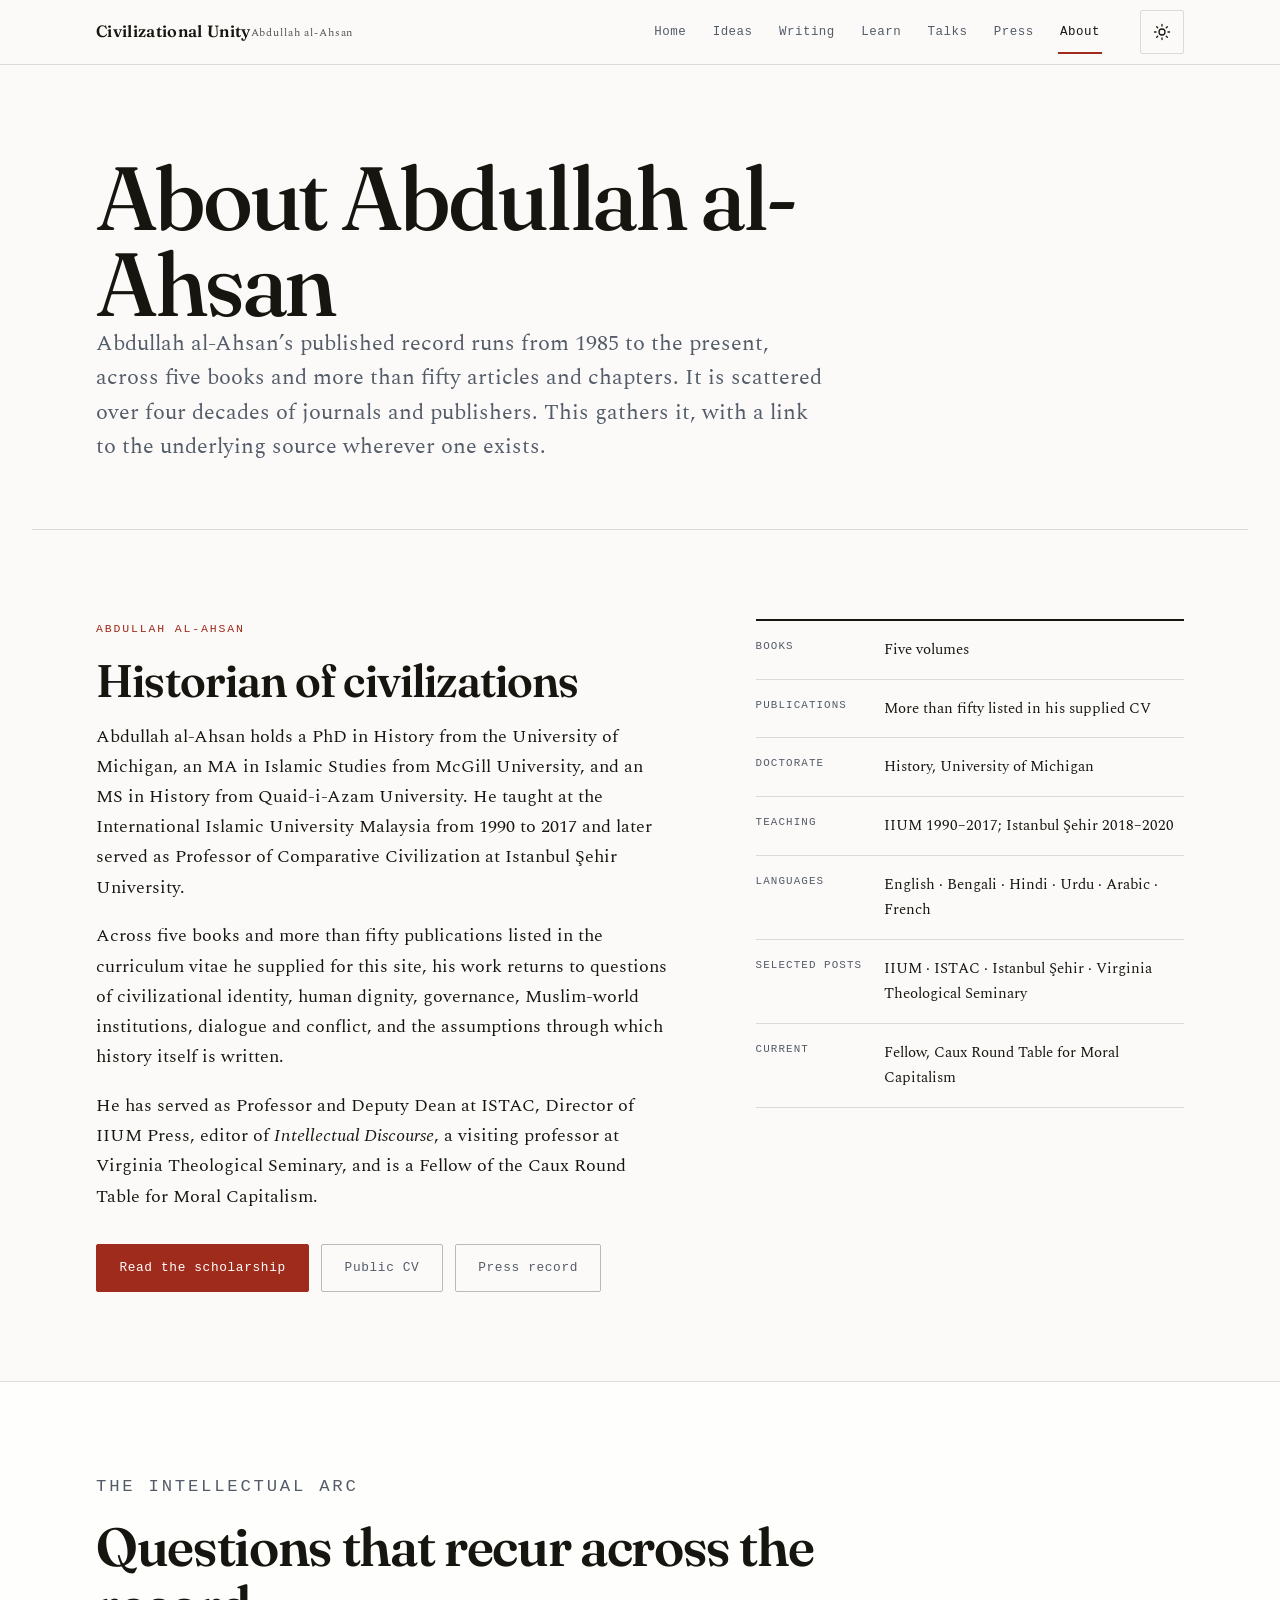
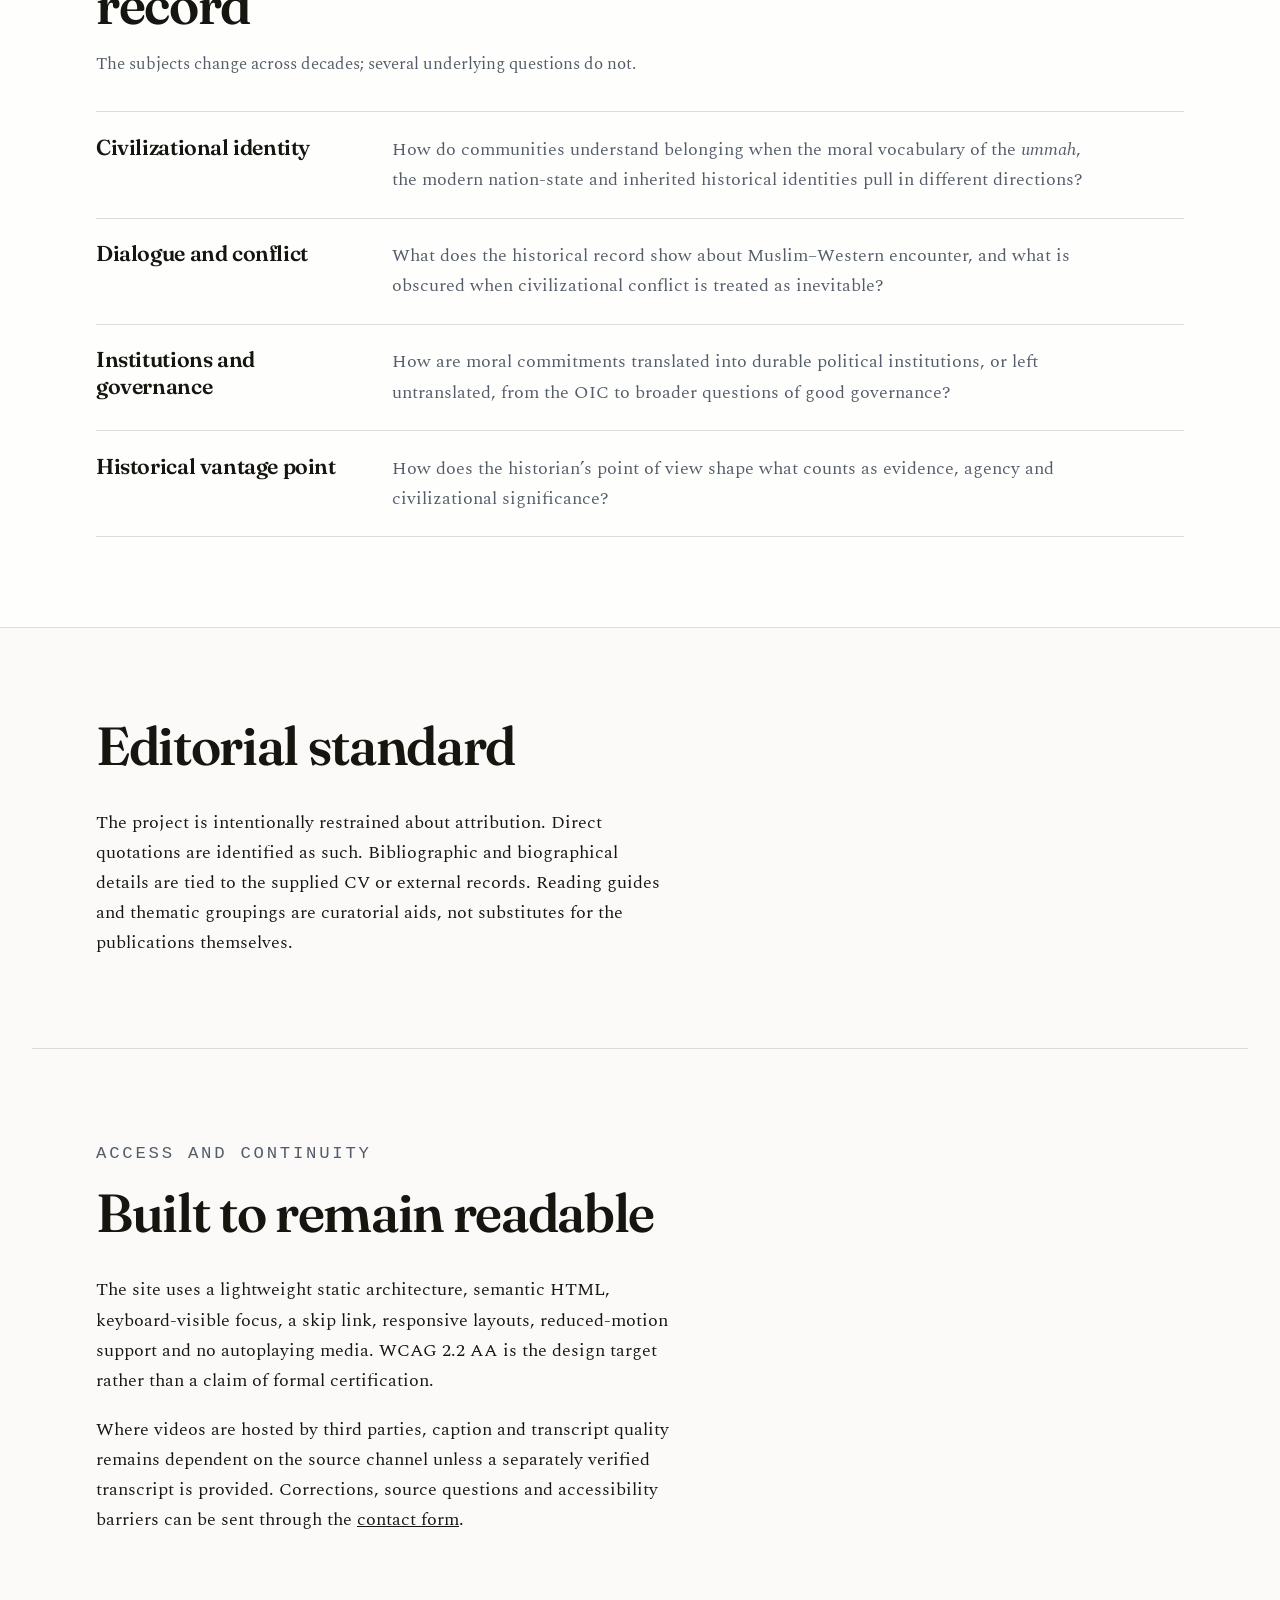
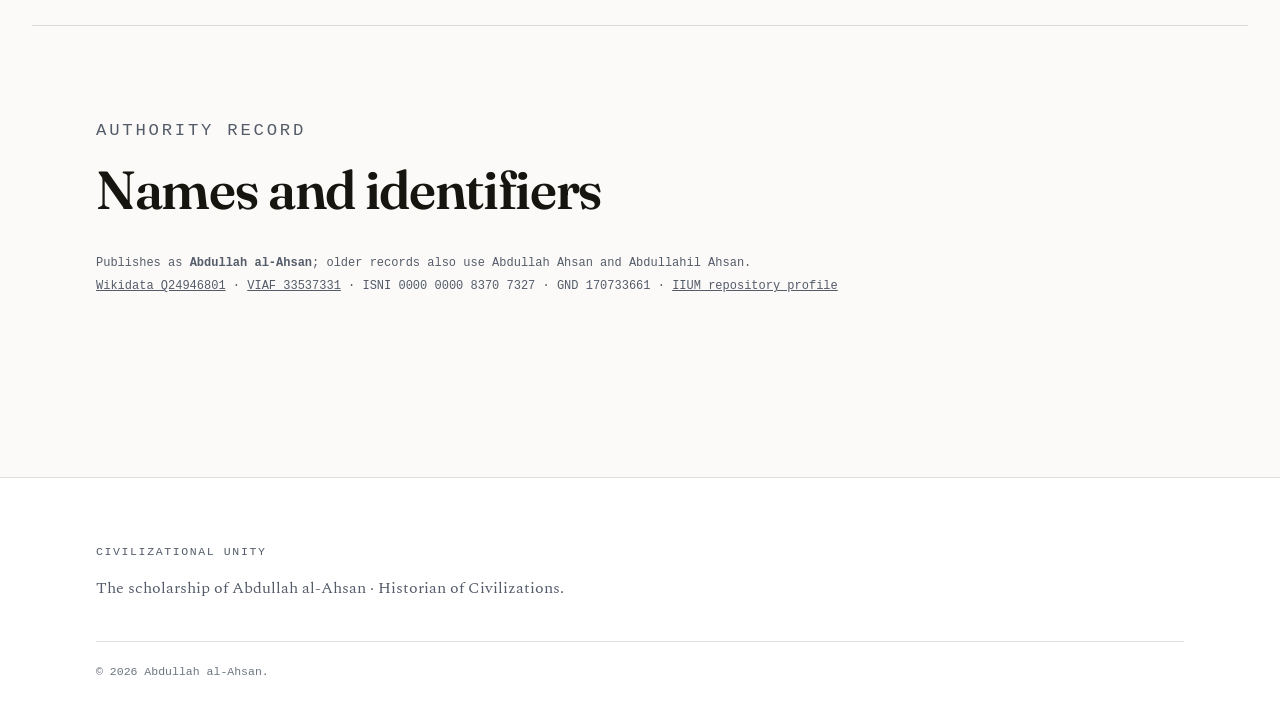
==== commit 94d7ee10: "Trim the flourishes off Civilizational Unity The scholarship on this site is real and well sourced. " ====
--- a/about.html
+++ b/about.html
@@ -33,7 +33,7 @@
 </div></header>
 
 <main id="main">
-<section class="hero shell"><p class="hero-kicker">The scholar and the project</p><h1>A lifetime of inquiry into civilizations, institutions and human dignity.</h1><p class="lede">Civilizational Unity is a public intellectual home for the scholarship of Abdullah al-Ahsan. It is organized to help readers encounter the questions, books, articles and lectures themselves—and to see the continuity among them.</p></section>
+<section class="hero shell"><h1>About Abdullah al-Ahsan</h1><p class="lede">Abdullah al-Ahsan’s published record runs from 1985 to the present, across five books and more than fifty articles and chapters. It is scattered over four decades of journals and publishers. This gathers it, with a link to the underlying source wherever one exists.</p></section>
 
 <section class="band band--rule shell"><div class="intellectual-profile"><div>
 <p class="eyebrow">Abdullah al-Ahsan</p><h2>Historian of civilizations</h2>
@@ -42,17 +42,17 @@
 <p>He has served as Professor and Deputy Dean at ISTAC, Director of IIUM Press, editor of <em>Intellectual Discourse</em>, a visiting professor at Virginia Theological Seminary, and is a Fellow of the Caux Round Table for Moral Capitalism.</p>
 <div class="read-next"><a class="btn btn--go" href="/writing">Read the scholarship</a><a class="btn btn--quiet" href="/cv">Public CV</a><a class="btn btn--quiet" href="/press">Press record</a></div>
 </div><aside class="profile-record" aria-label="Selected scholarly record"><dl>
-<div><dt>Books</dt><dd>Five volumes</dd></div><div><dt>Publications</dt><dd>More than fifty listed in his supplied CV</dd></div><div><dt>Doctorate</dt><dd>History, University of Michigan</dd></div><div><dt>Teaching</dt><dd>More than three decades across several countries</dd></div><div><dt>Languages</dt><dd>English · Bengali · Hindi · Urdu · Arabic · French</dd></div><div><dt>Selected posts</dt><dd>IIUM · ISTAC · Istanbul Şehir · Virginia Theological Seminary</dd></div><div><dt>Current</dt><dd>Fellow, Caux Round Table for Moral Capitalism</dd></div>
+<div><dt>Books</dt><dd>Five volumes</dd></div><div><dt>Publications</dt><dd>More than fifty listed in his supplied CV</dd></div><div><dt>Doctorate</dt><dd>History, University of Michigan</dd></div><div><dt>Teaching</dt><dd>IIUM 1990&ndash;2017; Istanbul Şehir 2018&ndash;2020</dd></div><div><dt>Languages</dt><dd>English · Bengali · Hindi · Urdu · Arabic · French</dd></div><div><dt>Selected posts</dt><dd>IIUM · ISTAC · Istanbul Şehir · Virginia Theological Seminary</dd></div><div><dt>Current</dt><dd>Fellow, Caux Round Table for Moral Capitalism</dd></div>
 </dl></aside></div></section>
 
 <section class="band band--tint"><div class="shell"><div class="section-lead"><p class="eyebrow">The intellectual arc</p><h2>Questions that recur across the record</h2><p>The subjects change across decades; several underlying questions do not.</p></div><div class="inquiry-list">
 <article><h3>Civilizational identity</h3><p>How do communities understand belonging when the moral vocabulary of the <em>ummah</em>, the modern nation-state and inherited historical identities pull in different directions?</p></article>
 <article><h3>Dialogue and conflict</h3><p>What does the historical record show about Muslim–Western encounter, and what is obscured when civilizational conflict is treated as inevitable?</p></article>
-<article><h3>Institutions and governance</h3><p>How are moral commitments translated—or not translated—into durable political institutions, from the OIC to broader questions of good governance?</p></article>
+<article><h3>Institutions and governance</h3><p>How are moral commitments translated into durable political institutions, or left untranslated, from the OIC to broader questions of good governance?</p></article>
 <article><h3>Historical vantage point</h3><p>How does the historian’s point of view shape what counts as evidence, agency and civilizational significance?</p></article>
 </div></div></section>
 
-<section class="band shell"><div class="section-lead"><p class="eyebrow">Why Civilizational Unity exists</p><h2>An intellectual gateway, not a monument</h2></div><p>The purpose of this site is practical: make a dispersed scholarly record easier to find, read, teach, cite and discuss. The homepage offers a short route into the ideas; the Writing page carries the broader bibliography; the Ideas page groups the work into four recurring categories — governance, dignity, cooperation and flourishing; the Talks page opens the work to seminars and public conversation.</p><p>The project is intentionally restrained about attribution. Direct quotations are identified as such. Bibliographic and biographical details are tied to the supplied CV or external records. Reading guides and thematic groupings are curatorial aids, not substitutes for the publications themselves.</p></section>
+<section class="band shell"><div class="section-lead"><h2>Editorial standard</h2></div><p>The project is intentionally restrained about attribution. Direct quotations are identified as such. Bibliographic and biographical details are tied to the supplied CV or external records. Reading guides and thematic groupings are curatorial aids, not substitutes for the publications themselves.</p></section>
 
 <section class="band band--rule shell"><div class="section-lead"><p class="eyebrow">Access and continuity</p><h2>Built to remain readable</h2></div><p>The site uses a lightweight static architecture, semantic HTML, keyboard-visible focus, a skip link, responsive layouts, reduced-motion support and no autoplaying media. WCAG 2.2 AA is the design target rather than a claim of formal certification.</p><p>Where videos are hosted by third parties, caption and transcript quality remains dependent on the source channel unless a separately verified transcript is provided. Corrections, source questions and accessibility barriers can be sent through the <a href="/speaking#invite">contact form</a>.</p></section>
 
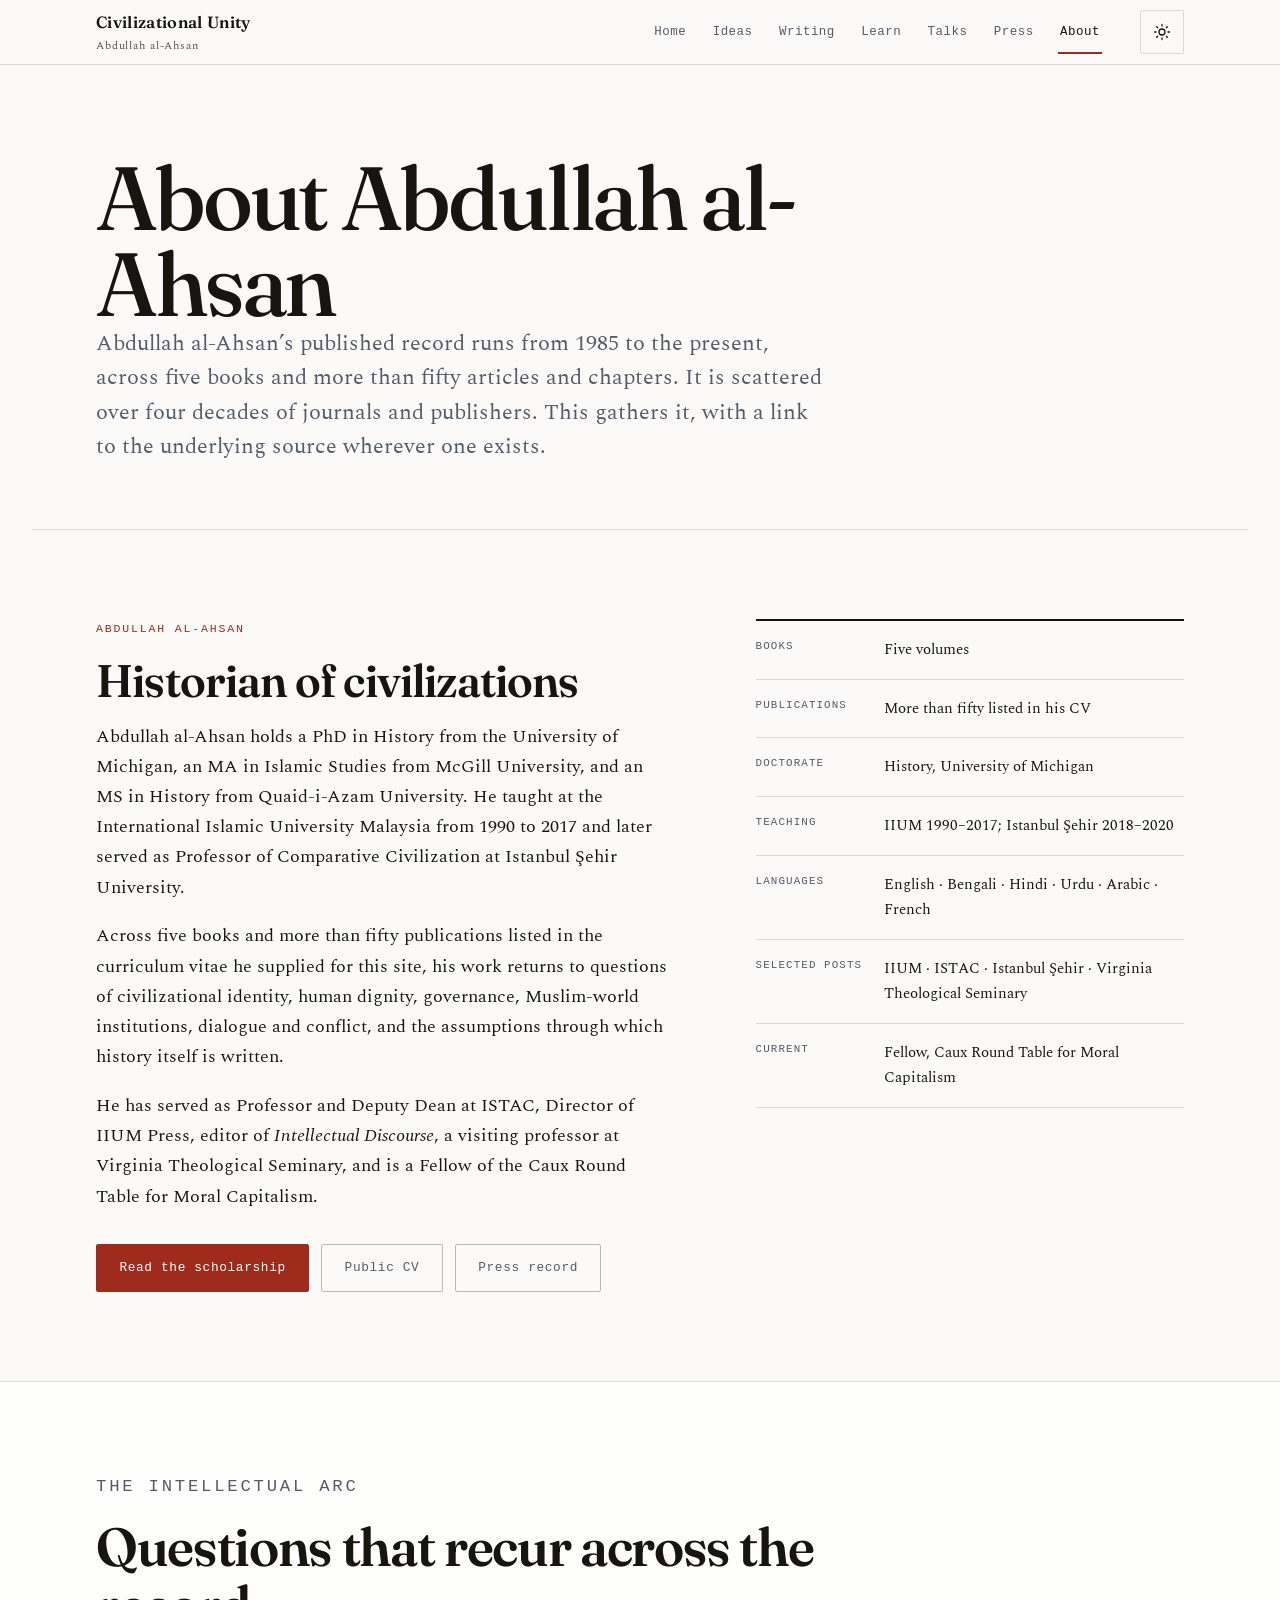
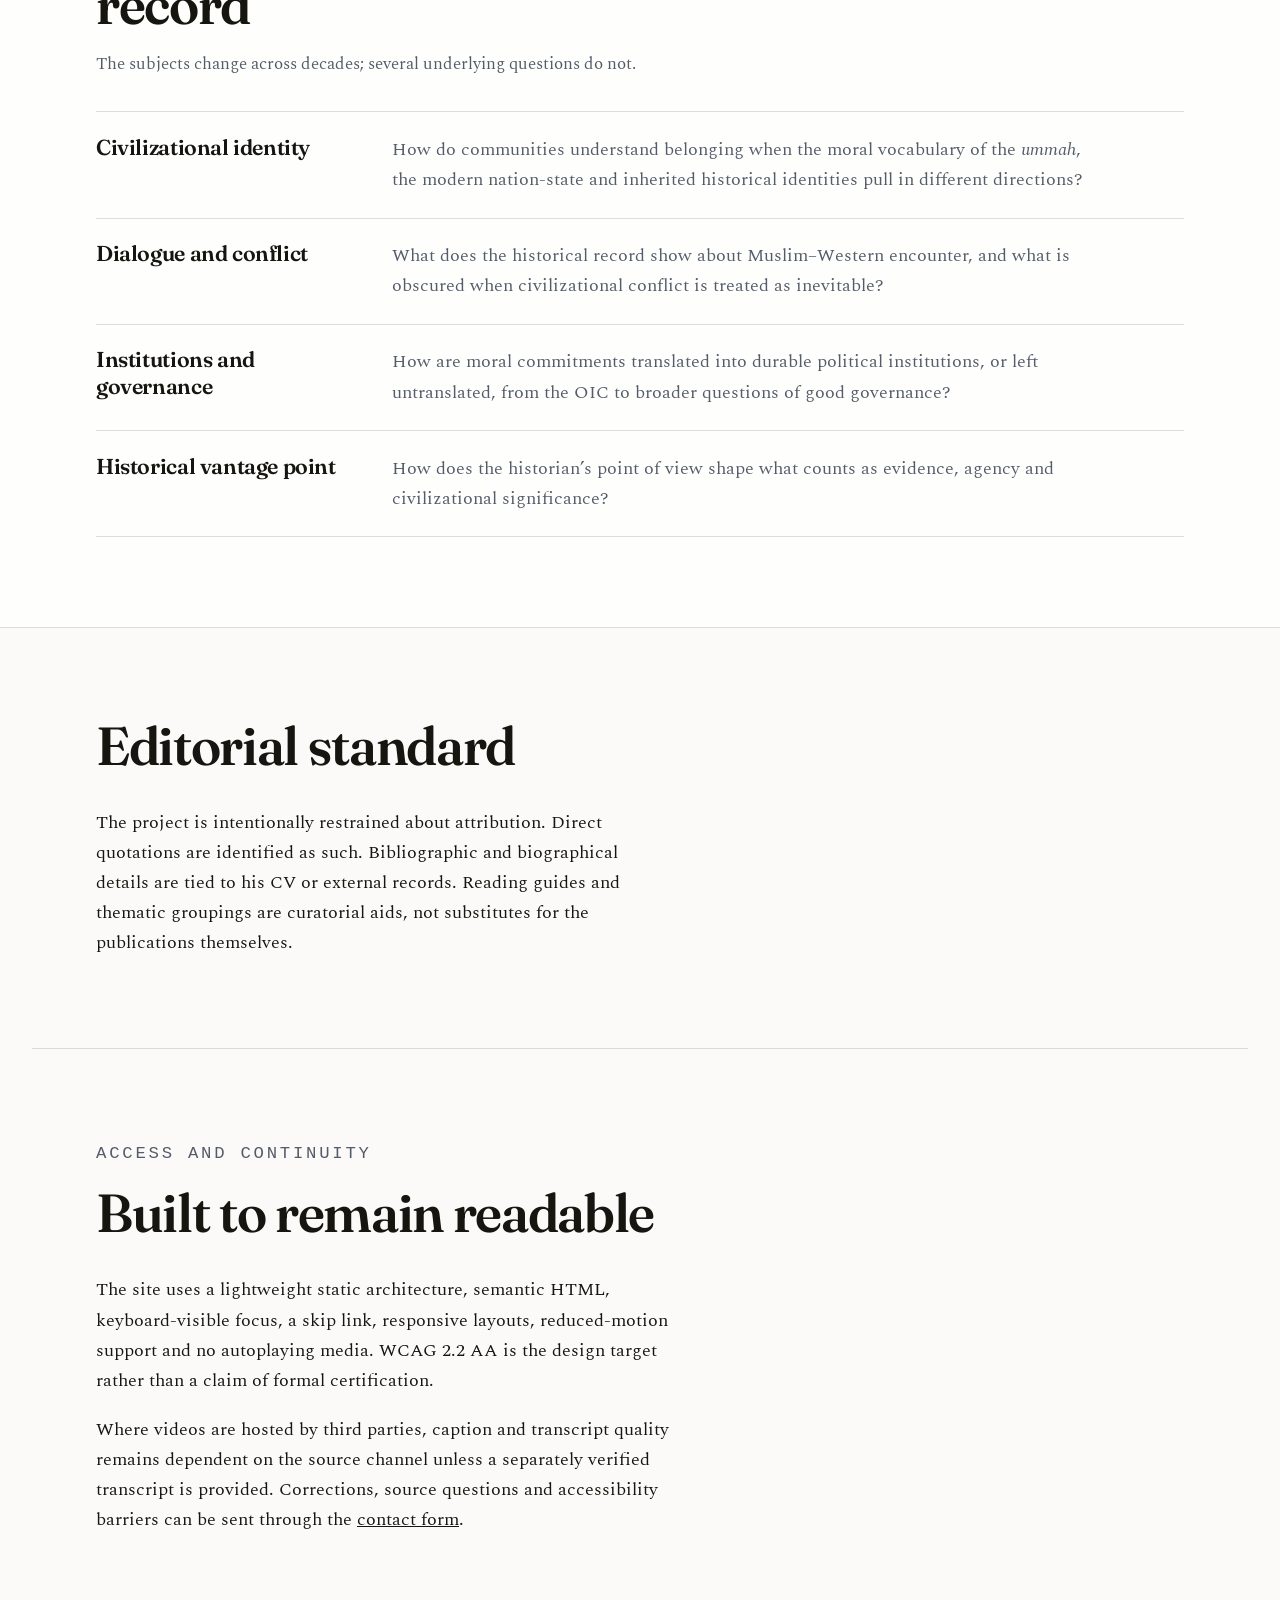
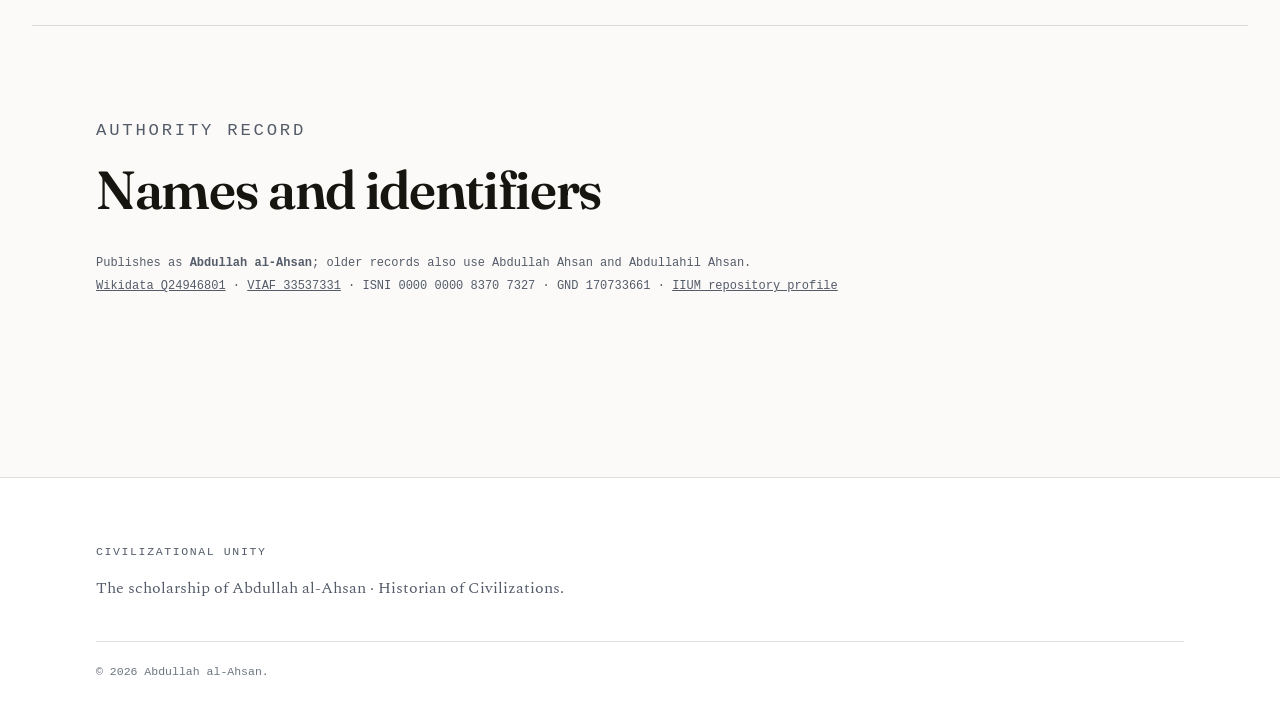
==== commit c65bb228: "Polish pass: stack the header lockup, label Start here by topic, drop duplicate entries, trim repeat" ====
--- a/about.html
+++ b/about.html
@@ -42,7 +42,7 @@
 <p>He has served as Professor and Deputy Dean at ISTAC, Director of IIUM Press, editor of <em>Intellectual Discourse</em>, a visiting professor at Virginia Theological Seminary, and is a Fellow of the Caux Round Table for Moral Capitalism.</p>
 <div class="read-next"><a class="btn btn--go" href="/writing">Read the scholarship</a><a class="btn btn--quiet" href="/cv">Public CV</a><a class="btn btn--quiet" href="/press">Press record</a></div>
 </div><aside class="profile-record" aria-label="Selected scholarly record"><dl>
-<div><dt>Books</dt><dd>Five volumes</dd></div><div><dt>Publications</dt><dd>More than fifty listed in his supplied CV</dd></div><div><dt>Doctorate</dt><dd>History, University of Michigan</dd></div><div><dt>Teaching</dt><dd>IIUM 1990&ndash;2017; Istanbul Şehir 2018&ndash;2020</dd></div><div><dt>Languages</dt><dd>English · Bengali · Hindi · Urdu · Arabic · French</dd></div><div><dt>Selected posts</dt><dd>IIUM · ISTAC · Istanbul Şehir · Virginia Theological Seminary</dd></div><div><dt>Current</dt><dd>Fellow, Caux Round Table for Moral Capitalism</dd></div>
+<div><dt>Books</dt><dd>Five volumes</dd></div><div><dt>Publications</dt><dd>More than fifty listed in his CV</dd></div><div><dt>Doctorate</dt><dd>History, University of Michigan</dd></div><div><dt>Teaching</dt><dd>IIUM 1990&ndash;2017; Istanbul Şehir 2018&ndash;2020</dd></div><div><dt>Languages</dt><dd>English · Bengali · Hindi · Urdu · Arabic · French</dd></div><div><dt>Selected posts</dt><dd>IIUM · ISTAC · Istanbul Şehir · Virginia Theological Seminary</dd></div><div><dt>Current</dt><dd>Fellow, Caux Round Table for Moral Capitalism</dd></div>
 </dl></aside></div></section>
 
 <section class="band band--tint"><div class="shell"><div class="section-lead"><p class="eyebrow">The intellectual arc</p><h2>Questions that recur across the record</h2><p>The subjects change across decades; several underlying questions do not.</p></div><div class="inquiry-list">
@@ -52,7 +52,7 @@
 <article><h3>Historical vantage point</h3><p>How does the historian’s point of view shape what counts as evidence, agency and civilizational significance?</p></article>
 </div></div></section>
 
-<section class="band shell"><div class="section-lead"><h2>Editorial standard</h2></div><p>The project is intentionally restrained about attribution. Direct quotations are identified as such. Bibliographic and biographical details are tied to the supplied CV or external records. Reading guides and thematic groupings are curatorial aids, not substitutes for the publications themselves.</p></section>
+<section class="band shell"><div class="section-lead"><h2>Editorial standard</h2></div><p>The project is intentionally restrained about attribution. Direct quotations are identified as such. Bibliographic and biographical details are tied to his CV or external records. Reading guides and thematic groupings are curatorial aids, not substitutes for the publications themselves.</p></section>
 
 <section class="band band--rule shell"><div class="section-lead"><p class="eyebrow">Access and continuity</p><h2>Built to remain readable</h2></div><p>The site uses a lightweight static architecture, semantic HTML, keyboard-visible focus, a skip link, responsive layouts, reduced-motion support and no autoplaying media. WCAG 2.2 AA is the design target rather than a claim of formal certification.</p><p>Where videos are hosted by third parties, caption and transcript quality remains dependent on the source channel unless a separately verified transcript is provided. Corrections, source questions and accessibility barriers can be sent through the <a href="/speaking#invite">contact form</a>.</p></section>
 
--- a/assets/site.css
+++ b/assets/site.css
@@ -423,7 +423,7 @@
 
 
 /* Civilizational Unity source-polish layer */
-.hdr__id{letter-spacing:.02em}
+.hdr__id{letter-spacing:.02em;flex-direction:column;align-items:flex-start;justify-content:center}
 .hdr__id::after{content:"Abdullah al-Ahsan";display:block;font-family:Spectral,Georgia,serif;font-size:.68rem;font-weight:400;letter-spacing:.08em;opacity:.72;margin-top:.08rem}
 .provenance{max-width:72ch;margin:.75rem 0 1.5rem;padding:.9rem 1rem;border-left:2px solid currentColor;opacity:.82;font-size:.95rem}
 .topic__request{margin:.35rem 0 .7rem;font-size:.92rem}
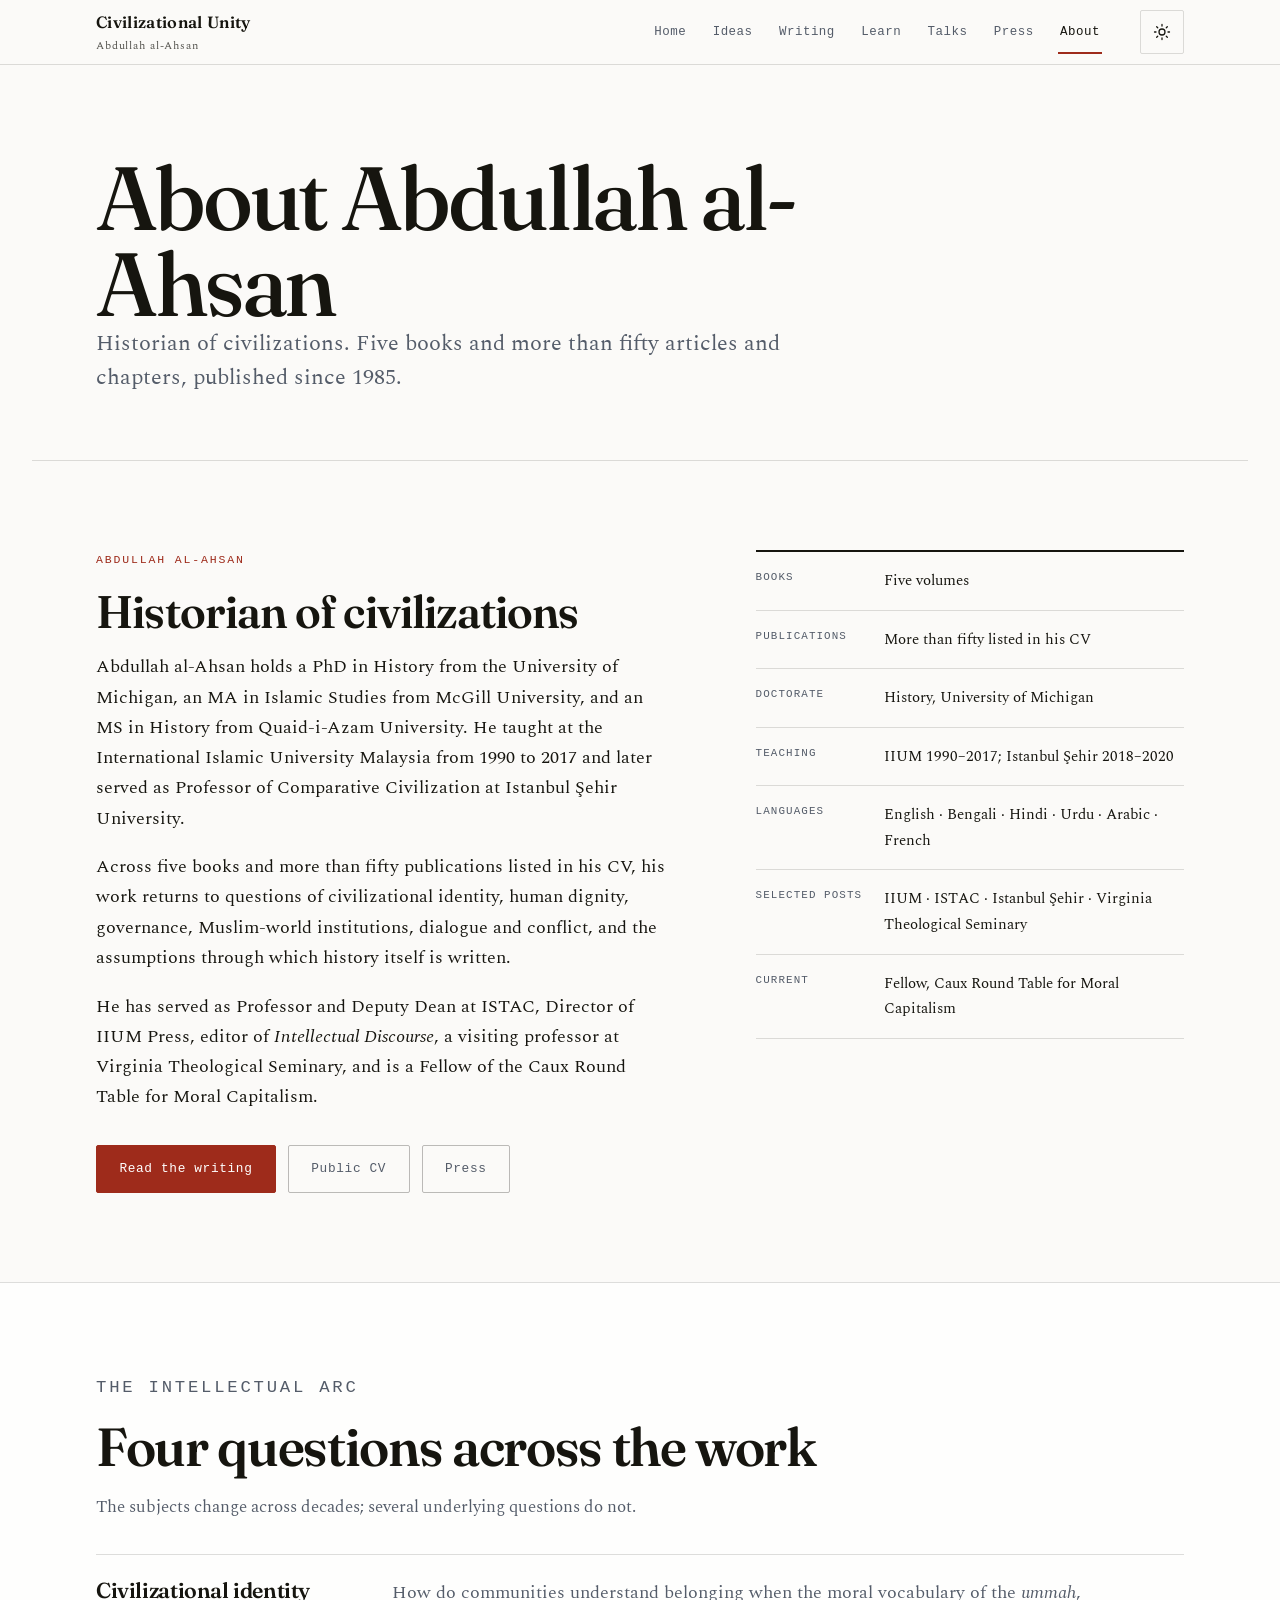
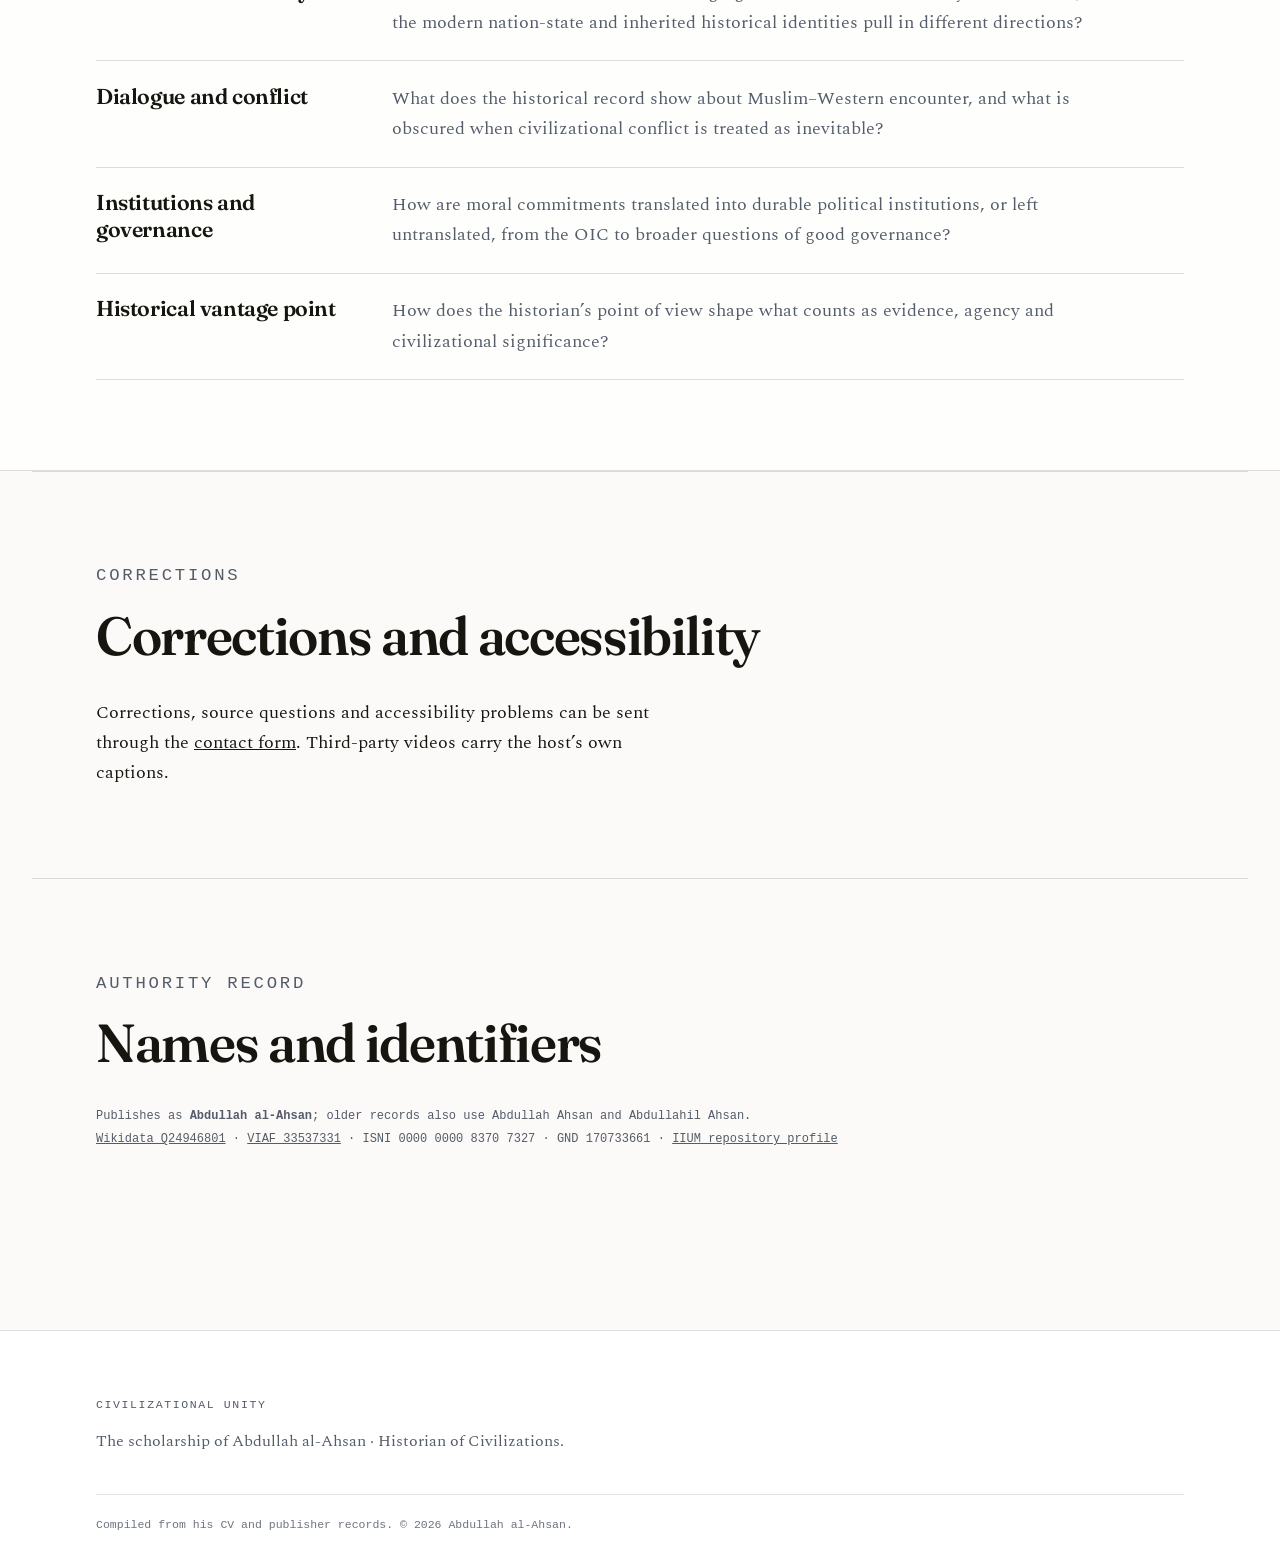
==== commit dc2f1f01: "Remove AI-sounding copy and fix site defects - explore nav order matches other pages and adds Press " ====
--- a/about.html
+++ b/about.html
@@ -4,17 +4,17 @@
 <meta charset="utf-8">
 <meta name="viewport" content="width=device-width, initial-scale=1">
 <title>About Abdullah al-Ahsan | Civilizational Unity</title>
-<meta name="description" content="About historian Abdullah al-Ahsan, the intellectual questions that connect his scholarship, and the purpose of Civilizational Unity as a public gateway to his work.">
-<link rel="canonical" href="https://civilizationunity.netlify.app/about">
+<meta name="description" content="Historian Abdullah al-Ahsan: education, appointments, the questions in his scholarship, and authority identifiers.">
+<link rel="canonical" href="https://civilizationalunity.com/about">
 <meta name="robots" content="index,follow,max-image-preview:large,max-snippet:-1,max-video-preview:-1">
 <meta property="og:site_name" content="Civilizational Unity">
 <meta property="og:title" content="About Abdullah al-Ahsan | Civilizational Unity">
-<meta property="og:description" content="The scholar, intellectual record and purpose behind Civilizational Unity.">
-<meta property="og:url" content="https://civilizationunity.netlify.app/about">
-<meta property="og:image" content="https://civilizationunity.netlify.app/media/og-card.png">
+<meta property="og:description" content="Biography of historian Abdullah al-Ahsan.">
+<meta property="og:url" content="https://civilizationalunity.com/about">
+<meta property="og:image" content="https://civilizationalunity.com/media/og-card.png">
 <meta name="twitter:card" content="summary_large_image">
 <meta name="twitter:title" content="About Abdullah al-Ahsan | Civilizational Unity">
-<meta name="twitter:description" content="The scholar, intellectual record and purpose behind Civilizational Unity.">
+<meta name="twitter:description" content="Biography of historian Abdullah al-Ahsan.">
 <meta name="theme-color" content="#FBFAF8" media="(prefers-color-scheme: light)">
 <meta name="theme-color" content="#0B1420" media="(prefers-color-scheme: dark)">
 <link rel="preconnect" href="https://fonts.googleapis.com">
@@ -22,7 +22,7 @@
 <link href="https://fonts.googleapis.com/css2?family=Fraunces:opsz,wght@9..144,400;9..144,600&amp;family=Spectral:ital,wght@0,400;0,600;1,400&amp;display=swap" rel="stylesheet">
 <link rel="stylesheet" href="assets/site.css">
 <link rel="stylesheet" href="assets/interior.css">
-<script>try{var t=localStorage.getItem("theme");if(t==="dark"||t==="light"){document.documentElement.setAttribute("data-theme",t)}else if(window.matchMedia&&matchMedia("(prefers-color-scheme: dark)").matches){document.documentElement.setAttribute("data-theme","dark")}}catch(e){}</script>
+<script src="/assets/theme-init.js"></script>
 </head>
 <body class="interior">
 <a class="skip" href="#main">Skip to content</a>
@@ -33,32 +33,30 @@
 </div></header>
 
 <main id="main">
-<section class="hero shell"><h1>About Abdullah al-Ahsan</h1><p class="lede">Abdullah al-Ahsan’s published record runs from 1985 to the present, across five books and more than fifty articles and chapters. It is scattered over four decades of journals and publishers. This gathers it, with a link to the underlying source wherever one exists.</p></section>
+<section class="hero shell"><h1>About Abdullah al-Ahsan</h1><p class="lede">Historian of civilizations. Five books and more than fifty articles and chapters, published since 1985.</p></section>
 
 <section class="band band--rule shell"><div class="intellectual-profile"><div>
 <p class="eyebrow">Abdullah al-Ahsan</p><h2>Historian of civilizations</h2>
 <p>Abdullah al-Ahsan holds a PhD in History from the University of Michigan, an MA in Islamic Studies from McGill University, and an MS in History from Quaid-i-Azam University. He taught at the International Islamic University Malaysia from 1990 to 2017 and later served as Professor of Comparative Civilization at Istanbul Şehir University.</p>
-<p>Across five books and more than fifty publications listed in the curriculum vitae he supplied for this site, his work returns to questions of civilizational identity, human dignity, governance, Muslim-world institutions, dialogue and conflict, and the assumptions through which history itself is written.</p>
+<p>Across five books and more than fifty publications listed in his CV, his work returns to questions of civilizational identity, human dignity, governance, Muslim-world institutions, dialogue and conflict, and the assumptions through which history itself is written.</p>
 <p>He has served as Professor and Deputy Dean at ISTAC, Director of IIUM Press, editor of <em>Intellectual Discourse</em>, a visiting professor at Virginia Theological Seminary, and is a Fellow of the Caux Round Table for Moral Capitalism.</p>
-<div class="read-next"><a class="btn btn--go" href="/writing">Read the scholarship</a><a class="btn btn--quiet" href="/cv">Public CV</a><a class="btn btn--quiet" href="/press">Press record</a></div>
+<div class="read-next"><a class="btn btn--go" href="/writing">Read the writing</a><a class="btn btn--quiet" href="/cv">Public CV</a><a class="btn btn--quiet" href="/press">Press</a></div>
 </div><aside class="profile-record" aria-label="Selected scholarly record"><dl>
 <div><dt>Books</dt><dd>Five volumes</dd></div><div><dt>Publications</dt><dd>More than fifty listed in his CV</dd></div><div><dt>Doctorate</dt><dd>History, University of Michigan</dd></div><div><dt>Teaching</dt><dd>IIUM 1990&ndash;2017; Istanbul Şehir 2018&ndash;2020</dd></div><div><dt>Languages</dt><dd>English · Bengali · Hindi · Urdu · Arabic · French</dd></div><div><dt>Selected posts</dt><dd>IIUM · ISTAC · Istanbul Şehir · Virginia Theological Seminary</dd></div><div><dt>Current</dt><dd>Fellow, Caux Round Table for Moral Capitalism</dd></div>
 </dl></aside></div></section>
 
-<section class="band band--tint"><div class="shell"><div class="section-lead"><p class="eyebrow">The intellectual arc</p><h2>Questions that recur across the record</h2><p>The subjects change across decades; several underlying questions do not.</p></div><div class="inquiry-list">
+<section class="band band--tint"><div class="shell"><div class="section-lead"><p class="eyebrow">The intellectual arc</p><h2>Four questions across the work</h2><p>The subjects change across decades; several underlying questions do not.</p></div><div class="inquiry-list">
 <article><h3>Civilizational identity</h3><p>How do communities understand belonging when the moral vocabulary of the <em>ummah</em>, the modern nation-state and inherited historical identities pull in different directions?</p></article>
 <article><h3>Dialogue and conflict</h3><p>What does the historical record show about Muslim–Western encounter, and what is obscured when civilizational conflict is treated as inevitable?</p></article>
 <article><h3>Institutions and governance</h3><p>How are moral commitments translated into durable political institutions, or left untranslated, from the OIC to broader questions of good governance?</p></article>
 <article><h3>Historical vantage point</h3><p>How does the historian’s point of view shape what counts as evidence, agency and civilizational significance?</p></article>
 </div></div></section>
 
-<section class="band shell"><div class="section-lead"><h2>Editorial standard</h2></div><p>The project is intentionally restrained about attribution. Direct quotations are identified as such. Bibliographic and biographical details are tied to his CV or external records. Reading guides and thematic groupings are curatorial aids, not substitutes for the publications themselves.</p></section>
-
-<section class="band band--rule shell"><div class="section-lead"><p class="eyebrow">Access and continuity</p><h2>Built to remain readable</h2></div><p>The site uses a lightweight static architecture, semantic HTML, keyboard-visible focus, a skip link, responsive layouts, reduced-motion support and no autoplaying media. WCAG 2.2 AA is the design target rather than a claim of formal certification.</p><p>Where videos are hosted by third parties, caption and transcript quality remains dependent on the source channel unless a separately verified transcript is provided. Corrections, source questions and accessibility barriers can be sent through the <a href="/speaking#invite">contact form</a>.</p></section>
+<section class="band band--rule shell"><div class="section-lead"><p class="eyebrow">Corrections</p><h2>Corrections and accessibility</h2></div><p>Corrections, source questions and accessibility problems can be sent through the <a href="/speaking#invite">contact form</a>. Third-party videos carry the host’s own captions.</p></section>
 
 <section class="band band--rule shell"><div class="section-lead"><p class="eyebrow">Authority record</p><h2>Names and identifiers</h2></div><p class="foot__ids">Publishes as <strong>Abdullah al-Ahsan</strong>; older records also use Abdullah Ahsan and Abdullahil Ahsan.<br><a href="https://www.wikidata.org/wiki/Q24946801">Wikidata Q24946801</a> · <a href="https://viaf.org/viaf/33537331">VIAF 33537331</a> · ISNI 0000 0000 8370 7327 · GND 170733661 · <a href="https://irep.iium.edu.my/profile/853">IIUM repository profile</a></p></section>
 </main>
-<footer class="foot"><div class="shell"><p class="foot__h">Civilizational Unity</p><p class="lede" style="font-size:1rem">The scholarship of Abdullah al-Ahsan · Historian of Civilizations.</p><p class="foot__note">&copy; 2026 Abdullah al-Ahsan.</p></div></footer>
+<footer class="foot"><div class="shell"><p class="foot__h">Civilizational Unity</p><p class="lede" style="font-size:1rem">The scholarship of Abdullah al-Ahsan · Historian of Civilizations.</p><p class="foot__note">Compiled from his CV and publisher records. &copy; 2026 Abdullah al-Ahsan.</p></div></footer>
 <script src="assets/site.js"></script>
 </body>
 </html>
